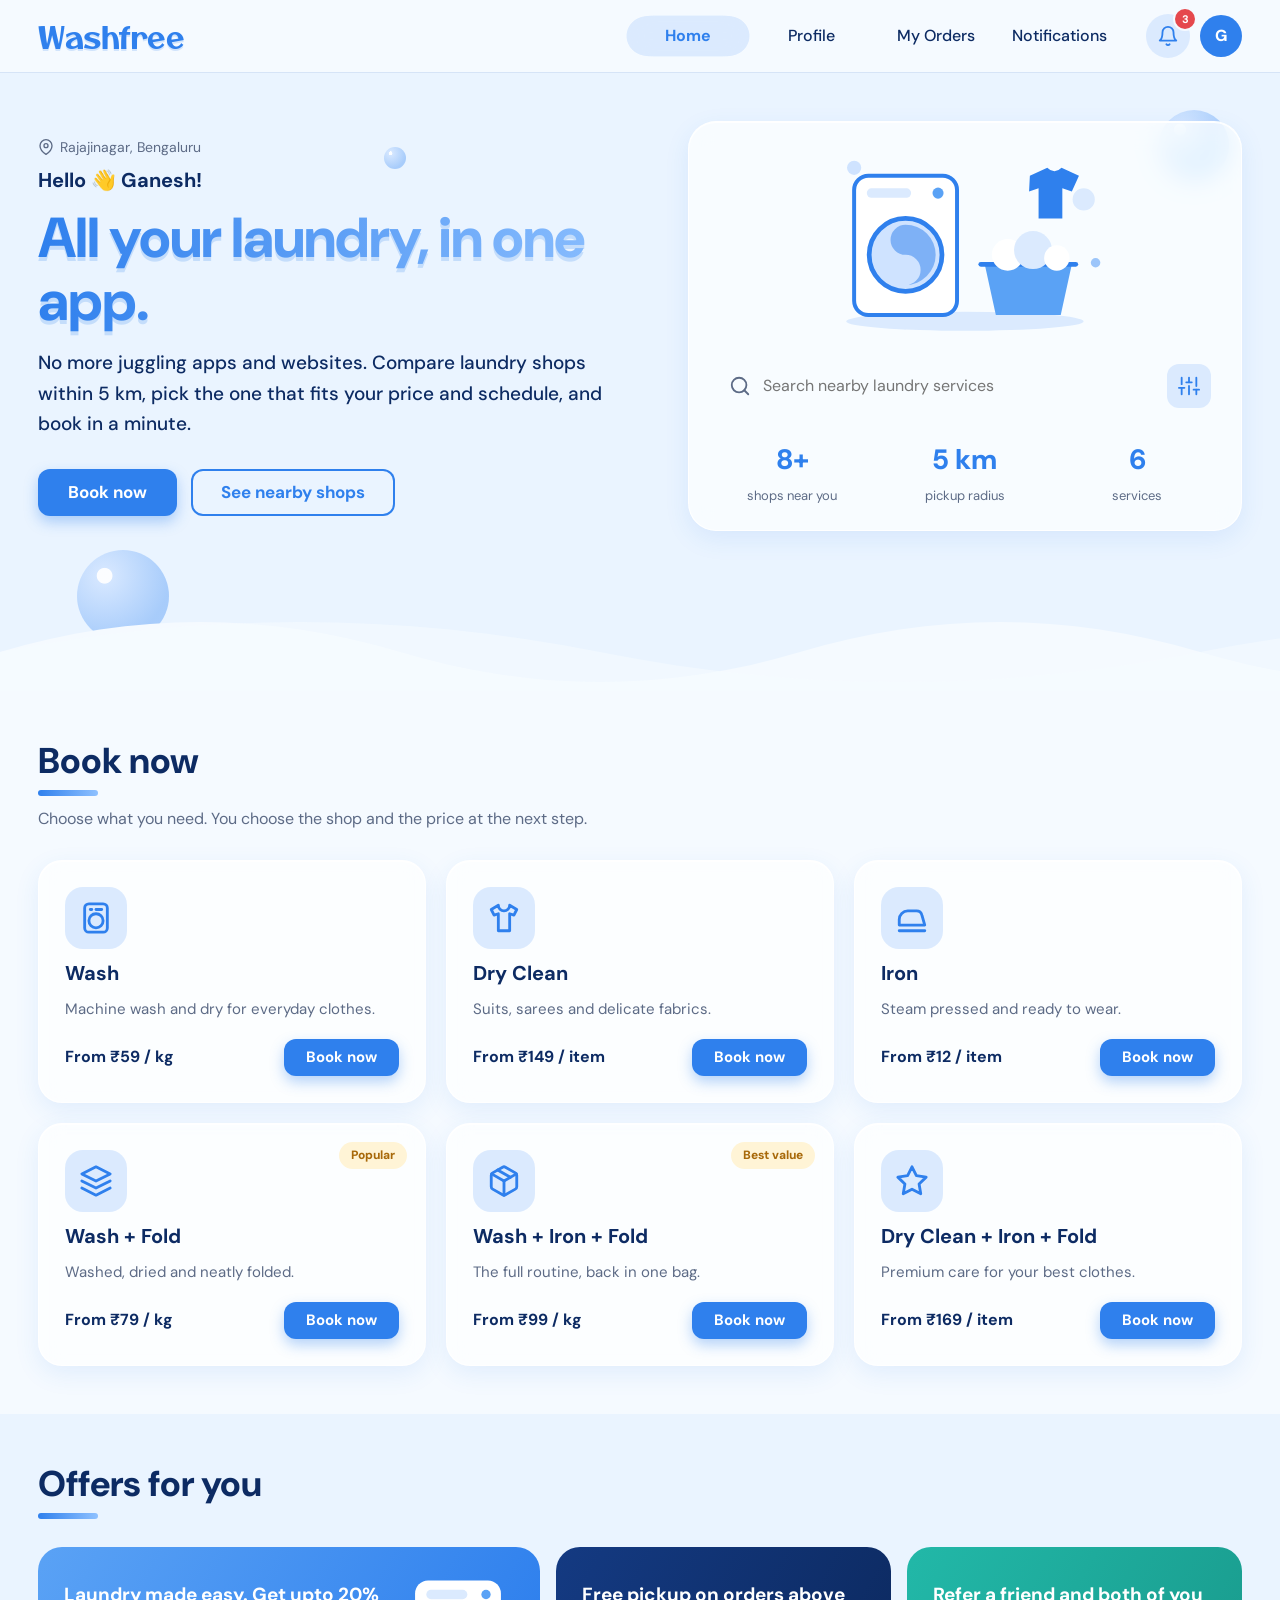
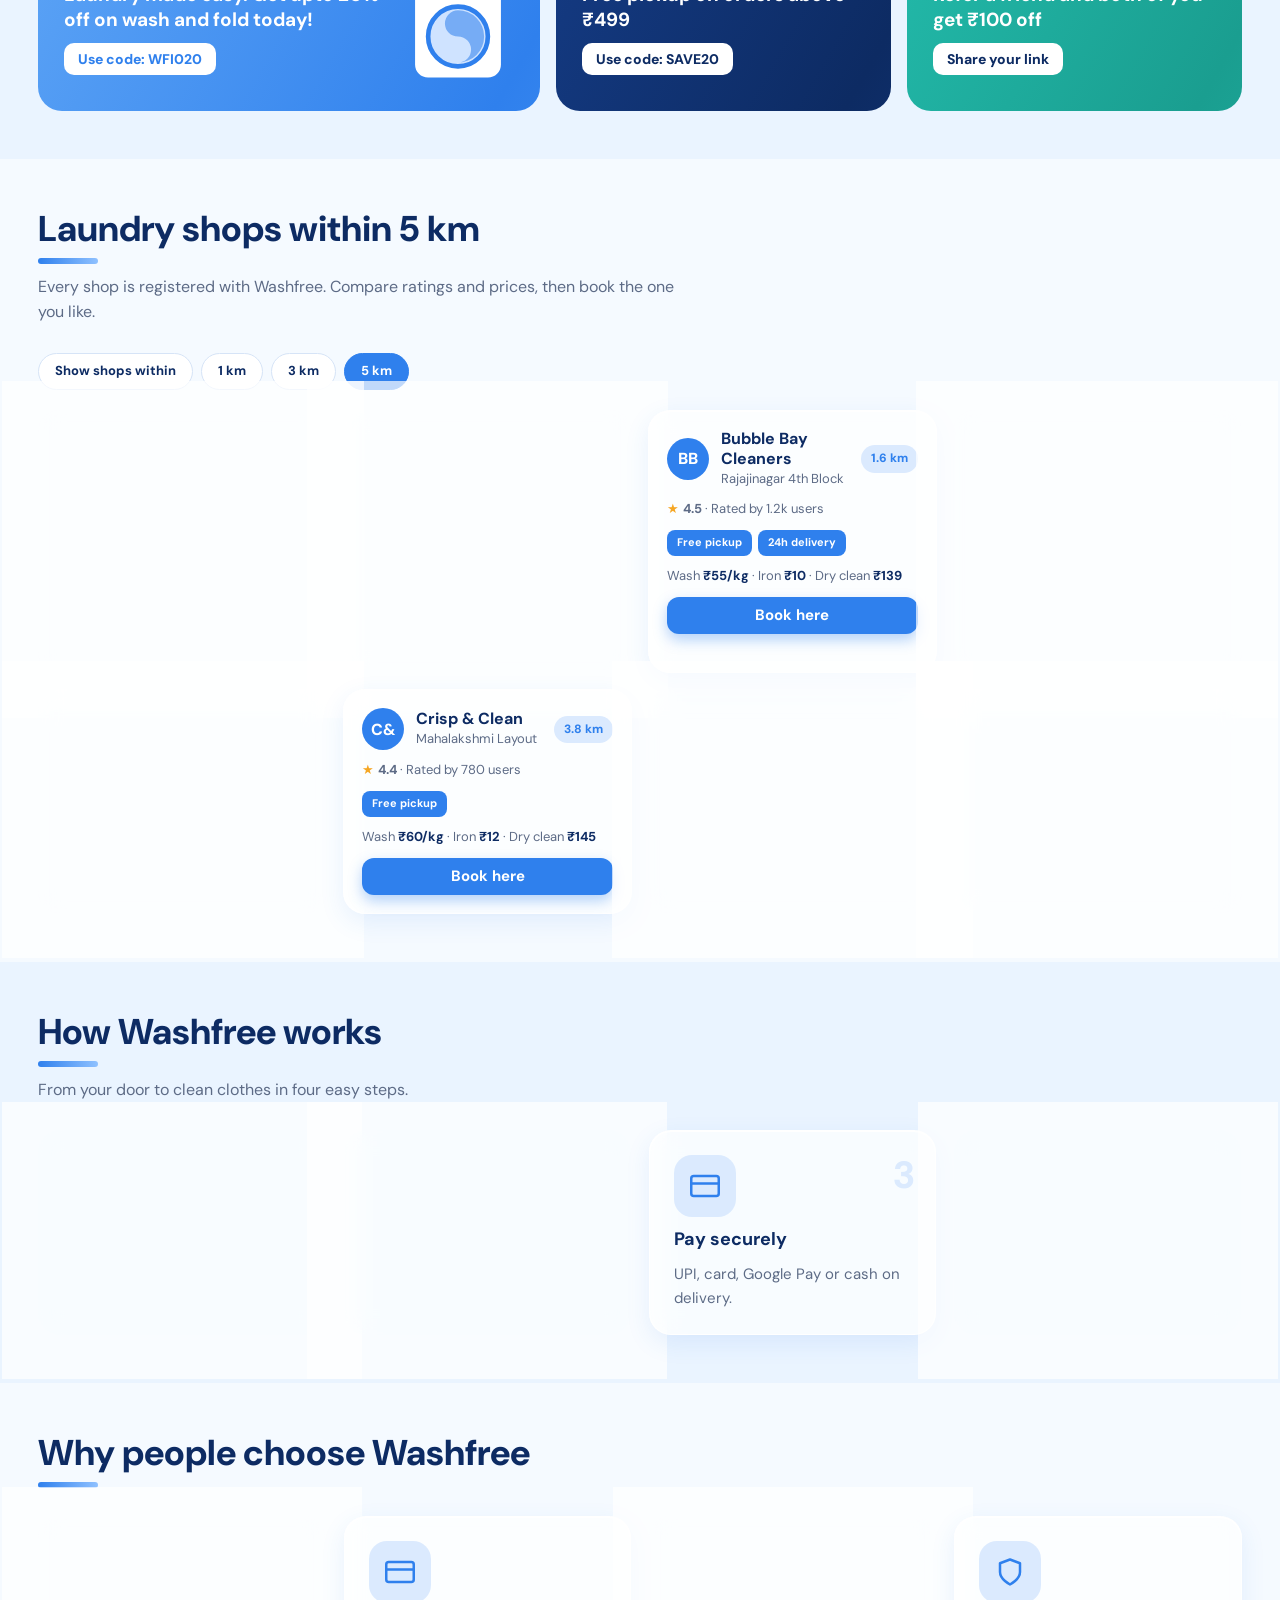
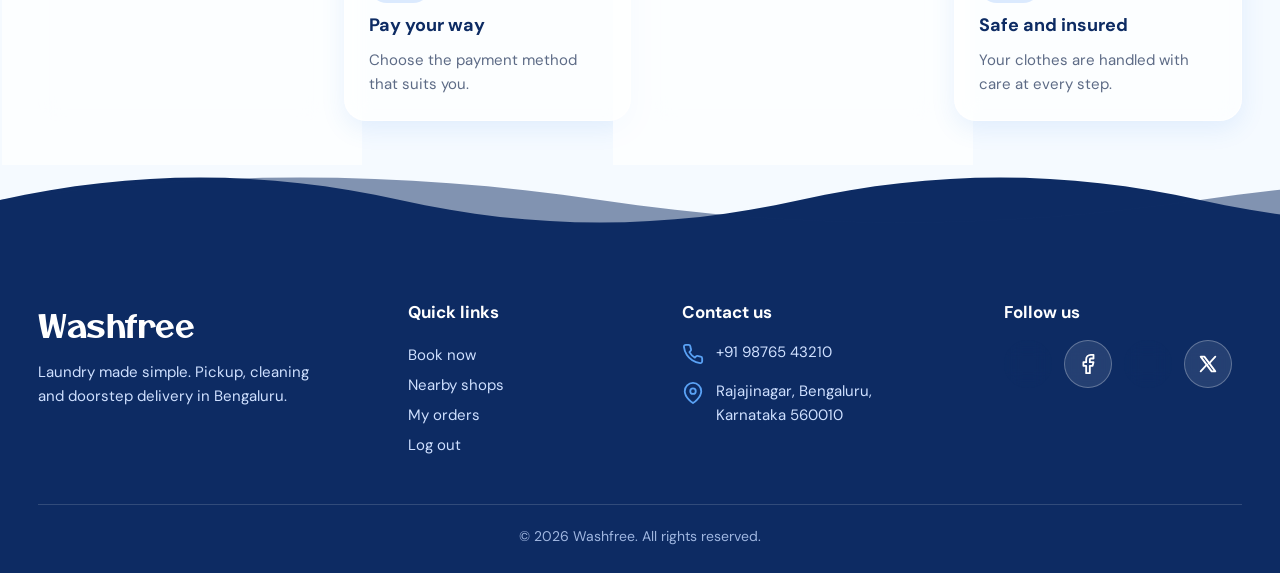
==== Home.html @ aee54080 "Clean project root commit" ====
<!DOCTYPE html>
<html lang="en">
<head>
<meta charset="UTF-8"><meta name="viewport" content="width=device-width, initial-scale=1.0">
<title>Home – Washfree</title>
<link rel="preconnect" href="https://fonts.googleapis.com"><link href="https://fonts.googleapis.com/css2?family=DM+Sans:wght@400;500;700;800&family=Otomanopee+One&display=swap" rel="stylesheet">
<link rel="stylesheet" href="style.css">
<script src="theme.js"></script>
</head>
<body>
<svg class="goo-defs" width="0" height="0" aria-hidden="true" focusable="false"><defs><filter id="goo"><feGaussianBlur in="SourceGraphic" stdDeviation="7" result="b"/><feColorMatrix in="b" mode="matrix" values="1 0 0 0 0  0 1 0 0 0  0 0 1 0 0  0 0 0 20 -9"/></filter></defs></svg>
<div class="bubbles" aria-hidden="true"><span style="--x:4.2%;--s:18px;--d:32s;--delay:-1s;--sway:19px;--p:2"></span><span style="--x:8.7%;--s:14px;--d:19s;--delay:-11s;--sway:19px;--p:0.9"></span><span style="--x:20.3%;--s:32px;--d:23s;--delay:0s;--sway:-25px;--p:0.5"></span><span style="--x:26.2%;--s:24px;--d:21s;--delay:-2s;--sway:-26px;--p:-0.4"></span><span style="--x:34.2%;--s:10px;--d:22s;--delay:-6s;--sway:-17px;--p:0.5"></span><span style="--x:43.8%;--s:14px;--d:33s;--delay:-13s;--sway:-18px;--p:0.9"></span><span style="--x:52.0%;--s:18px;--d:29s;--delay:-5s;--sway:-20px;--p:-0.8"></span><span style="--x:60.5%;--s:32px;--d:34s;--delay:0s;--sway:14px;--p:0.5"></span><span style="--x:69.0%;--s:18px;--d:31s;--delay:-20s;--sway:-27px;--p:0.9"></span><span style="--x:79.7%;--s:10px;--d:24s;--delay:0s;--sway:24px;--p:-0.8"></span><span style="--x:87.0%;--s:24px;--d:27s;--delay:-12s;--sway:-26px;--p:-0.8"></span><span style="--x:96.4%;--s:32px;--d:22s;--delay:-3s;--sway:-26px;--p:0.5"></span></div>
<header class="navbar app-bar"><div class="wrap">
  <a href="home.html" class="logo">Washfree</a>
  <nav class="nav-links" data-i="0" aria-label="Main"><span class="pill-track" aria-hidden="true"><i class="p1"></i><i class="p2"></i></span>
    <a href="home.html" class="on">Home</a><a href="profile.html">Profile</a><a href="orders.html">My Orders</a><a href="notifications.html">Notifications</a>
  </nav>
  <div class="nav-cta"><a href="notifications.html" class="bell" aria-label="Notifications"><svg viewBox="0 0 24 24" width="22" height="22" fill="none" stroke="currentColor" stroke-width="2" stroke-linecap="round" stroke-linejoin="round" aria-hidden="true"><path d="M18 8A6 6 0 0 0 6 8c0 7-3 9-3 9h18s-3-2-3-9"/><path d="M13.73 21a2 2 0 0 1-3.46 0"/></svg><i class="badge">3</i></a><a href="profile.html" class="avatar" style="background:var(--blue)" aria-label="Profile">G</a></div>
</div></header>

<main>
<div class="hero home-hero" id="home">
  <span class="bubble b1"></span><span class="bubble b3"></span><span class="bubble b5"></span>
  <div class="wrap">
    <div>
      <p class="loc"><svg viewBox="0 0 24 24" width="16" height="16" fill="none" stroke="currentColor" stroke-width="2" stroke-linecap="round" stroke-linejoin="round" aria-hidden="true"><path d="M21 10c0 7-9 13-9 13s-9-6-9-13a9 9 0 0 1 18 0z"/><circle cx="12" cy="10" r="3"/></svg> Rajajinagar, Bengaluru</p>
      <p class="hi">Hello 👋 Ganesh!</p>
      <h1>All your laundry, in one app.</h1>
      <p class="lead">No more juggling apps and websites. Compare laundry shops within 5 km, pick the one that fits your price and schedule, and book in a minute.</p>
      <div class="hero-actions"><a href="#book" class="btn">Book now</a><a href="#shops" class="btn btn-line">See nearby shops</a></div>
    </div>
    <div class="hero-card glass"><div class="art-plain"><svg class="ill" viewBox="0 0 360 240" aria-hidden="true"><ellipse cx="180" cy="224" rx="150" ry="12" fill="#dbeafe"/>
<rect x="40" y="40" width="130" height="176" rx="18" fill="#fff" stroke="#2f80ed" stroke-width="5"/><rect x="56" y="56" width="56" height="12" rx="6" fill="#dbeafe"/><circle cx="146" cy="62" r="7" fill="#5aa2f5"/>
<circle cx="105" cy="140" r="46" fill="#cfe3ff" stroke="#2f80ed" stroke-width="6"/><g class="drum"><path d="M105 102a38 38 0 0 1 0 76a19 19 0 0 0 0-38a19 19 0 0 1 0-38z" fill="#2f80ed" opacity=".5"/></g>
<path d="M205 152h110l-14 64h-82z" fill="#5aa2f5"/><path d="M200 152h120" stroke="#2f80ed" stroke-width="6" stroke-linecap="round"/>
<circle cx="234" cy="140" r="20" fill="#fff"/><circle cx="266" cy="134" r="24" fill="#dbeafe"/><circle cx="296" cy="144" r="16" fill="#fff"/>
<path d="M262 40l22-10q9 9 18 0l22 10-9 20-12-4v38h-30V56l-12 4z" fill="#2f80ed"/><circle cx="40" cy="30" r="9" fill="#cfe3ff"/><circle cx="330" cy="70" r="14" fill="#dbeafe"/><circle cx="345" cy="150" r="6" fill="#9cc5fa"/></svg></div>
      <div class="search"><svg viewBox="0 0 24 24" width="22" height="22" fill="none" stroke="currentColor" stroke-width="2" stroke-linecap="round" stroke-linejoin="round" aria-hidden="true"><circle cx="11" cy="11" r="8"/><line x1="21" y1="21" x2="16.65" y2="16.65"/></svg><input type="search" placeholder="Search nearby laundry services" aria-label="Search nearby laundry services"><a href="#filters" class="sbtn" aria-label="Search and filters"><svg viewBox="0 0 24 24" width="22" height="22" fill="none" stroke="currentColor" stroke-width="2" stroke-linecap="round" stroke-linejoin="round" aria-hidden="true"><line x1="4" y1="21" x2="4" y2="14"/><line x1="4" y1="10" x2="4" y2="3"/><line x1="12" y1="21" x2="12" y2="12"/><line x1="12" y1="8" x2="12" y2="3"/><line x1="20" y1="21" x2="20" y2="16"/><line x1="20" y1="12" x2="20" y2="3"/><line x1="1" y1="14" x2="7" y2="14"/><line x1="9" y1="8" x2="15" y2="8"/><line x1="17" y1="16" x2="23" y2="16"/></svg></a></div>
      <div class="stats"><div><b>8+</b><span>shops near you</span></div><div><b>5 km</b><span>pickup radius</span></div><div><b>6</b><span>services</span></div></div>
    </div>
  </div>
</div>

<section id="book" class="band"><div class="wrap">
  <div class="head"><h2>Book now</h2><p>Choose what you need. You choose the shop and the price at the next step.</p></div>
  <div class="grid6"><article class="svc6 glass"><span class="ico"><svg viewBox="0 0 24 24" width="34" height="34" fill="none" stroke="currentColor" stroke-width="2" stroke-linecap="round" stroke-linejoin="round" aria-hidden="true"><rect x="4" y="2" width="16" height="20" rx="3"/><circle cx="12" cy="14" r="5"/><line x1="8" y1="6" x2="9" y2="6"/><line x1="12" y1="6" x2="16" y2="6"/></svg></span><h3>Wash</h3><p>Machine wash and dry for everyday clothes.</p><div class="svc6-foot"><b>From ₹59 / kg</b><a href="book.html" class="btn btn-sm">Book now</a></div></article><article class="svc6 glass"><span class="ico"><svg viewBox="0 0 24 24" width="34" height="34" fill="none" stroke="currentColor" stroke-width="2" stroke-linecap="round" stroke-linejoin="round" aria-hidden="true"><path d="M16 3l5 3-2 4-3-1v12H8V9l-3 1-2-4 5-3a4 4 0 0 0 8 0z"/></svg></span><h3>Dry Clean</h3><p>Suits, sarees and delicate fabrics.</p><div class="svc6-foot"><b>From ₹149 / item</b><a href="book.html" class="btn btn-sm">Book now</a></div></article><article class="svc6 glass"><span class="ico"><svg viewBox="0 0 24 24" width="34" height="34" fill="none" stroke="currentColor" stroke-width="2" stroke-linecap="round" stroke-linejoin="round" aria-hidden="true"><path d="M3 17h18l-2-7a4 4 0 0 0-4-3H9a6 6 0 0 0-6 6z"/><line x1="3" y1="21" x2="21" y2="21"/></svg></span><h3>Iron</h3><p>Steam pressed and ready to wear.</p><div class="svc6-foot"><b>From ₹12 / item</b><a href="book.html" class="btn btn-sm">Book now</a></div></article><article class="svc6 glass"><span class=pill>Popular</span><span class="ico"><svg viewBox="0 0 24 24" width="34" height="34" fill="none" stroke="currentColor" stroke-width="2" stroke-linecap="round" stroke-linejoin="round" aria-hidden="true"><polygon points="12 2 2 7 12 12 22 7 12 2"/><polyline points="2 17 12 22 22 17"/><polyline points="2 12 12 17 22 12"/></svg></span><h3>Wash + Fold</h3><p>Washed, dried and neatly folded.</p><div class="svc6-foot"><b>From ₹79 / kg</b><a href="book.html" class="btn btn-sm">Book now</a></div></article><article class="svc6 glass"><span class=pill>Best value</span><span class="ico"><svg viewBox="0 0 24 24" width="34" height="34" fill="none" stroke="currentColor" stroke-width="2" stroke-linecap="round" stroke-linejoin="round" aria-hidden="true"><line x1="16.5" y1="9.4" x2="7.5" y2="4.21"/><path d="M21 16V8a2 2 0 0 0-1-1.73l-7-4a2 2 0 0 0-2 0l-7 4A2 2 0 0 0 3 8v8a2 2 0 0 0 1 1.73l7 4a2 2 0 0 0 2 0l7-4A2 2 0 0 0 21 16z"/><polyline points="3.27 6.96 12 12.01 20.73 6.96"/><line x1="12" y1="22.08" x2="12" y2="12"/></svg></span><h3>Wash + Iron + Fold</h3><p>The full routine, back in one bag.</p><div class="svc6-foot"><b>From ₹99 / kg</b><a href="book.html" class="btn btn-sm">Book now</a></div></article><article class="svc6 glass"><span class="ico"><svg viewBox="0 0 24 24" width="34" height="34" fill="none" stroke="currentColor" stroke-width="2" stroke-linecap="round" stroke-linejoin="round" aria-hidden="true"><polygon points="12 2 15.09 8.26 22 9.27 17 14.14 18.18 21.02 12 17.77 5.82 21.02 7 14.14 2 9.27 8.91 8.26 12 2"/></svg></span><h3>Dry Clean + Iron + Fold</h3><p>Premium care for your best clothes.</p><div class="svc6-foot"><b>From ₹169 / item</b><a href="book.html" class="btn btn-sm">Book now</a></div></article></div>
</div></section>

<section class="band alt-bg" id="offers"><div class="wrap">
  <div class="head"><h2>Offers for you</h2></div>
  <div class="offers">
    <div class="banner"><div><p>Laundry made easy. Get upto 20% off on wash and fold today!</p><span class="code">Use code: WFI020</span></div>
      <svg class="machine" viewBox="0 0 120 120" aria-hidden="true"><rect x="14" y="8" width="92" height="104" rx="14" fill="#fff"/><rect x="26" y="18" width="44" height="10" rx="5" fill="#dbeafe"/><circle cx="90" cy="23" r="5" fill="#5aa2f5"/><circle cx="60" cy="68" r="32" fill="#cfe3ff" stroke="#2f80ed" stroke-width="5"/><g class="drum"><path d="M60 40a28 28 0 0 1 0 56a14 14 0 0 0 0-28a14 14 0 0 1 0-28z" fill="#2f80ed" opacity=".55"/></g></svg></div>
    <div class="banner navy"><div><p>Free pickup on orders above ₹499</p><span class="code">Use code: SAVE20</span></div></div>
    <div class="banner teal"><div><p>Refer a friend and both of you get ₹100 off</p><span class="code">Share your link</span></div></div>
  </div>
</div></section>

<section id="shops" class="band"><div class="wrap">
  <div class="head"><h2>Laundry shops within 5 km</h2><p>Every shop is registered with Washfree. Compare ratings and prices, then book the one you like.</p></div>
  <div class="rad-wrap">
    <div class="chips radius"><span class="meta">Show shops within</span>
      <label><input type="radio" name="rad" id="r1"><span>1 km</span></label>
      <label><input type="radio" name="rad" id="r3"><span>3 km</span></label>
      <label><input type="radio" name="rad" id="r5" checked><span>5 km</span></label></div>
    <div class="shops"><article class="shop glass d5 d3 d1"><div class="shop-top"><span class="avatar" style="background:var(--blue)">FF</span><div><h3>Fresh Fold Laundry</h3><p class="meta">Rajajinagar 1st Block</p></div><span class="km">0.8 km</span></div><p class="meta"><span class="stars">★</span> <b>4.6</b> · Rated by 1.8k users</p><div class="tags"><span class=tag>Free pickup</span><span class=tag>24h delivery</span></div><p class="prices">Wash <b>₹59/kg</b> · Iron <b>₹12</b> · Dry clean <b>₹149</b></p><a href="book.html" class="btn btn-sm">Book here</a></article><article class="shop glass d5 d3 d1"><div class="shop-top"><span class="avatar" style="background:var(--blue)">SL</span><div><h3>Sunrise Laundromat</h3><p class="meta">Rajajinagar 2nd Block</p></div><span class="km">0.9 km</span></div><p class="meta"><span class="stars">★</span> <b>4.4</b> · Rated by 860 users</p><div class="tags"><span class=tag>Free pickup</span></div><p class="prices">Wash <b>₹57/kg</b> · Iron <b>₹11</b> · Dry clean <b>₹139</b></p><a href="book.html" class="btn btn-sm">Book here</a></article><article class="shop glass d5 d3"><div class="shop-top"><span class="avatar" style="background:var(--blue)">BB</span><div><h3>Bubble Bay Cleaners</h3><p class="meta">Rajajinagar 4th Block</p></div><span class="km">1.6 km</span></div><p class="meta"><span class="stars">★</span> <b>4.5</b> · Rated by 1.2k users</p><div class="tags"><span class=tag>Free pickup</span><span class=tag>24h delivery</span></div><p class="prices">Wash <b>₹55/kg</b> · Iron <b>₹10</b> · Dry clean <b>₹139</b></p><a href="book.html" class="btn btn-sm">Book here</a></article><article class="shop glass d5 d3"><div class="shop-top"><span class="avatar" style="background:var(--blue)">SD</span><div><h3>Sparkle Dry Cleaners</h3><p class="meta">Basaveshwaranagar</p></div><span class="km">2.4 km</span></div><p class="meta"><span class="stars">★</span> <b>4.7</b> · Rated by 2.3k users</p><div class="tags"><span class=tag>Express 6h</span></div><p class="prices">Wash <b>₹65/kg</b> · Iron <b>₹15</b> · Dry clean <b>₹159</b></p><a href="book.html" class="btn btn-sm">Book here</a></article><article class="shop glass d5"><div class="shop-top"><span class="avatar" style="background:var(--blue)">DE</span><div><h3>Dhobi Express</h3><p class="meta">Malleswaram</p></div><span class="km">3.1 km</span></div><p class="meta"><span class="stars">★</span> <b>4.3</b> · Rated by 950 users</p><div class="tags"><span class=tag>Budget pick</span></div><p class="prices">Wash <b>₹52/kg</b> · Iron <b>₹10</b> · Dry clean <b>₹129</b></p><a href="book.html" class="btn btn-sm">Book here</a></article><article class="shop glass d5"><div class="shop-top"><span class="avatar" style="background:var(--blue)">C&</span><div><h3>Crisp & Clean</h3><p class="meta">Mahalakshmi Layout</p></div><span class="km">3.8 km</span></div><p class="meta"><span class="stars">★</span> <b>4.4</b> · Rated by 780 users</p><div class="tags"><span class=tag>Free pickup</span></div><p class="prices">Wash <b>₹60/kg</b> · Iron <b>₹12</b> · Dry clean <b>₹145</b></p><a href="book.html" class="btn btn-sm">Book here</a></article><article class="shop glass d5"><div class="shop-top"><span class="avatar" style="background:var(--blue)">UP</span><div><h3>Urban Press</h3><p class="meta">Yeshwanthpur</p></div><span class="km">4.4 km</span></div><p class="meta"><span class="stars">★</span> <b>4.2</b> · Rated by 640 users</p><div class="tags"><span class=tag>24h delivery</span></div><p class="prices">Wash <b>₹58/kg</b> · Iron <b>₹11</b> · Dry clean <b>₹135</b></p><a href="book.html" class="btn btn-sm">Book here</a></article><article class="shop glass d5"><div class="shop-top"><span class="avatar" style="background:var(--blue)">WH</span><div><h3>Wash Hub</h3><p class="meta">Vijayanagar</p></div><span class="km">4.9 km</span></div><p class="meta"><span class="stars">★</span> <b>4.5</b> · Rated by 1.5k users</p><div class="tags"><span class=tag>Free pickup</span><span class=tag>Express 6h</span></div><p class="prices">Wash <b>₹62/kg</b> · Iron <b>₹13</b> · Dry clean <b>₹149</b></p><a href="book.html" class="btn btn-sm">Book here</a></article></div>
  </div>
</div></section>

<section class="band alt-bg"><div class="wrap"><div class="head"><h2>How Washfree works</h2><p>From your door to clean clothes in four easy steps.</p></div><div class="how4"><div class="how glass"><span class="n">1</span><span class="ico"><svg viewBox="0 0 24 24" width="30" height="30" fill="none" stroke="currentColor" stroke-width="2" stroke-linecap="round" stroke-linejoin="round" aria-hidden="true"><rect x="4" y="2" width="16" height="20" rx="3"/><circle cx="12" cy="14" r="5"/><line x1="8" y1="6" x2="9" y2="6"/><line x1="12" y1="6" x2="16" y2="6"/></svg></span><h3>Choose a service</h3><p>Wash, dry clean, iron or a combo.</p></div><div class="how glass"><span class="n">2</span><span class="ico"><svg viewBox="0 0 24 24" width="30" height="30" fill="none" stroke="currentColor" stroke-width="2" stroke-linecap="round" stroke-linejoin="round" aria-hidden="true"><path d="M21 10c0 7-9 13-9 13s-9-6-9-13a9 9 0 0 1 18 0z"/><circle cx="12" cy="10" r="3"/></svg></span><h3>Pick a shop</h3><p>Compare shops within 5 km by price and rating.</p></div><div class="how glass"><span class="n">3</span><span class="ico"><svg viewBox="0 0 24 24" width="30" height="30" fill="none" stroke="currentColor" stroke-width="2" stroke-linecap="round" stroke-linejoin="round" aria-hidden="true"><rect x="1" y="4" width="22" height="16" rx="2" ry="2"/><line x1="1" y1="10" x2="23" y2="10"/></svg></span><h3>Pay securely</h3><p>UPI, card, Google Pay or cash on delivery.</p></div><div class="how glass"><span class="n">4</span><span class="ico"><svg viewBox="0 0 24 24" width="30" height="30" fill="none" stroke="currentColor" stroke-width="2" stroke-linecap="round" stroke-linejoin="round" aria-hidden="true"><rect x="1" y="3" width="15" height="13"/><polygon points="16 8 20 8 23 11 23 16 16 16 16 8"/><circle cx="5.5" cy="18.5" r="2.5"/><circle cx="18.5" cy="18.5" r="2.5"/></svg></span><h3>We pick up and deliver</h3><p>Track your order live until it’s at your door.</p></div></div></div></section>
<section class="band"><div class="wrap"><div class="head"><h2>Why people choose Washfree</h2></div><div class="how4"><div class="why glass"><span class="ico"><svg viewBox="0 0 24 24" width="30" height="30" fill="none" stroke="currentColor" stroke-width="2" stroke-linecap="round" stroke-linejoin="round" aria-hidden="true"><polygon points="12 2 2 7 12 12 22 7 12 2"/><polyline points="2 17 12 22 22 17"/><polyline points="2 12 12 17 22 12"/></svg></span><h3>One app, many shops</h3><p>No more switching between laundry apps and websites.</p></div><div class="why glass"><span class="ico"><svg viewBox="0 0 24 24" width="30" height="30" fill="none" stroke="currentColor" stroke-width="2" stroke-linecap="round" stroke-linejoin="round" aria-hidden="true"><rect x="1" y="4" width="22" height="16" rx="2" ry="2"/><line x1="1" y1="10" x2="23" y2="10"/></svg></span><h3>Pay your way</h3><p>Choose the payment method that suits you.</p></div><div class="why glass"><span class="ico"><svg viewBox="0 0 24 24" width="30" height="30" fill="none" stroke="currentColor" stroke-width="2" stroke-linecap="round" stroke-linejoin="round" aria-hidden="true"><circle cx="12" cy="12" r="10"/><polyline points="12 6 12 12 16 14"/></svg></span><h3>Fits your schedule</h3><p>Pick the pickup date and time that works for you.</p></div><div class="why glass"><span class="ico"><svg viewBox="0 0 24 24" width="30" height="30" fill="none" stroke="currentColor" stroke-width="2" stroke-linecap="round" stroke-linejoin="round" aria-hidden="true"><path d="M12 22s8-4 8-10V5l-8-3-8 3v7c0 6 8 10 8 10z"/></svg></span><h3>Safe and insured</h3><p>Your clothes are handled with care at every step.</p></div></div></div></section>
</main>

<footer class="site-footer">
  <div class="wrap foot-grid">
    <div>
      <a href="index.html" class="logo">Washfree</a>
      <p class="foot-text">Laundry made simple. Pickup, cleaning and doorstep delivery in Bengaluru.</p>
    </div>
    <div>
      <h3>Quick links</h3>
      <a class="foot-link" href="#book">Book now</a>
      <a class="foot-link" href="#shops">Nearby shops</a>
      <a class="foot-link" href="orders.html">My orders</a>
      <a class="foot-link" href="index.html">Log out</a>
    </div>
    <div>
      <h3>Contact us</h3>
      <a class="foot-line" href="tel:+919876543210"><svg viewBox="0 0 24 24" width="22" height="22" fill="none" stroke="currentColor" stroke-width="2" stroke-linecap="round" stroke-linejoin="round" aria-hidden="true"><path d="M22 16.92v3a2 2 0 0 1-2.18 2 19.79 19.79 0 0 1-8.63-3.07 19.5 19.5 0 0 1-6-6 19.79 19.79 0 0 1-3.07-8.67A2 2 0 0 1 4.11 2h3a2 2 0 0 1 2 1.72 12.84 12.84 0 0 0 .7 2.81 2 2 0 0 1-.45 2.11L8.09 9.91a16 16 0 0 0 6 6l1.27-1.27a2 2 0 0 1 2.11-.45 12.84 12.84 0 0 0 2.81.7A2 2 0 0 1 22 16.92z"/></svg><span>+91 98765 43210</span></a>
      <address class="foot-line"><svg viewBox="0 0 24 24" width="22" height="22" fill="none" stroke="currentColor" stroke-width="2" stroke-linecap="round" stroke-linejoin="round" aria-hidden="true"><path d="M21 10c0 7-9 13-9 13s-9-6-9-13a9 9 0 0 1 18 0z"/><circle cx="12" cy="10" r="3"/></svg><span>Rajajinagar, Bengaluru,<br>Karnataka 560010</span></address>
    </div>
    <div>
      <h3>Follow us</h3>
      <div class="icons">
        <a href="#" aria-label="Instagram"><svg viewBox="0 0 24 24" width="22" height="22" fill="none" stroke="currentColor" stroke-width="2" stroke-linecap="round" stroke-linejoin="round" aria-hidden="true"><rect x="2" y="2" width="20" height="20" rx="5" ry="5"/><path d="M16 11.37A4 4 0 1 1 12.63 8 4 4 0 0 1 16 11.37z"/><line x1="17.5" y1="6.5" x2="17.51" y2="6.5"/></svg></a>
        <a href="#" aria-label="Facebook"><svg viewBox="0 0 24 24" width="22" height="22" fill="none" stroke="currentColor" stroke-width="2" stroke-linecap="round" stroke-linejoin="round" aria-hidden="true"><path d="M18 2h-3a5 5 0 0 0-5 5v3H7v4h3v8h4v-8h3l1-4h-4V7a1 1 0 0 1 1-1h3z"/></svg></a>
        <a href="#" aria-label="Twitter"><svg viewBox="0 0 24 24" width="22" height="22" fill="none" stroke="currentColor" stroke-width="2" stroke-linecap="round" stroke-linejoin="round" aria-hidden="true"><path d="M23 3a10.9 10.9 0 0 1-3.14 1.53 4.48 4.48 0 0 0-7.86 3v1A10.66 10.66 0 0 1 3 4s-4 9 5 13a11.64 11.64 0 0 1-7 2c9 5 20 0 20-11.5a4.5 4.5 0 0 0-.08-.83A7.72 7.72 0 0 0 23 3z"/></svg></a>
        <a href="#" aria-label="X"><svg viewBox="0 0 24 24" width="22" height="22" fill="none" stroke="currentColor" stroke-width="2" stroke-linecap="round" stroke-linejoin="round" aria-hidden="true"><path d="M4 4h4l12 16h-4z"/><path d="M20 4l-7 7.5M4 20l7-7.5"/></svg></a>
      </div>
    </div>
  </div>
  <p class="copy">© 2026 Washfree. All rights reserved.</p>
</footer>

<nav class="tabbar" data-i="0" aria-label="App"><span class="pill-track" aria-hidden="true"><i class="p1"></i></span>
  <a href="home.html" class="on" aria-label="Home"><svg viewBox="0 0 24 24" width="22" height="22" fill="none" stroke="currentColor" stroke-width="2" stroke-linecap="round" stroke-linejoin="round" aria-hidden="true"><path d="M3 9l9-7 9 7v11a2 2 0 0 1-2 2H5a2 2 0 0 1-2-2z"/><polyline points="9 22 9 12 15 12 15 22"/></svg></a>
  <a href="orders.html" aria-label="My orders"><svg viewBox="0 0 24 24" width="22" height="22" fill="none" stroke="currentColor" stroke-width="2" stroke-linecap="round" stroke-linejoin="round" aria-hidden="true"><line x1="8" y1="6" x2="21" y2="6"/><line x1="8" y1="12" x2="21" y2="12"/><line x1="8" y1="18" x2="21" y2="18"/><line x1="3" y1="6" x2="3.01" y2="6"/><line x1="3" y1="12" x2="3.01" y2="12"/><line x1="3" y1="18" x2="3.01" y2="18"/></svg></a>
  <a href="notifications.html" aria-label="Notifications"><svg viewBox="0 0 24 24" width="22" height="22" fill="none" stroke="currentColor" stroke-width="2" stroke-linecap="round" stroke-linejoin="round" aria-hidden="true"><path d="M18 8A6 6 0 0 0 6 8c0 7-3 9-3 9h18s-3-2-3-9"/><path d="M13.73 21a2 2 0 0 1-3.46 0"/></svg></a>
  <a href="profile.html" aria-label="Profile"><svg viewBox="0 0 24 24" width="22" height="22" fill="none" stroke="currentColor" stroke-width="2" stroke-linecap="round" stroke-linejoin="round" aria-hidden="true"><path d="M20 21v-2a4 4 0 0 0-4-4H8a4 4 0 0 0-4 4v2"/><circle cx="12" cy="7" r="4"/></svg></a>
</nav>



<div class="modal" id="filters"><a href="#" class="modal-bg" aria-label="Close"></a>
 <div class="modal-box" role="dialog" aria-label="Search and Filters"><a href="#" class="modal-x" aria-label="Close">✕</a>
  <h3>Search and Filters</h3><p>Find the right laundry for you</p>
  <h4 class="fh">Distance</h4>
  <div class="chips"><label><input type="radio" name="km" checked><span>1 km</span></label><label><input type="radio" name="km"><span>2 km</span></label><label><input type="radio" name="km"><span>3 km</span></label><label><input type="radio" name="km"><span>4 km</span></label></div>
  <h4 class="fh">Service Type</h4>
  <div class="chips"><label><input type="checkbox" checked><span>Washing</span></label><label><input type="checkbox" checked><span>Ironing</span></label><label><input type="checkbox" checked><span>Dry Clean</span></label><label><input type="checkbox"><span>Wash + Fold</span></label></div>
  <h4 class="fh">Ratings</h4>
  <div class="chips"><label><input type="radio" name="r"><span>★ &amp; up</span></label><label><input type="radio" name="r"><span>★★★ &amp; up</span></label><label><input type="radio" name="r" checked><span>★★★★ &amp; up</span></label></div>
  <h4 class="fh">Price Range</h4>
  <div class="two"><select aria-label="Min price"><option>Min Price</option><option>₹50</option><option>₹100</option></select><select aria-label="Max price"><option>Max Price</option><option>₹200</option><option>₹500</option></select></div>
  <a href="#" class="btn" style="width:100%;margin-top:18px;text-align:center">Apply filters</a></div></div>
</body>
</html>
---- style.css ----
:root{--blue:#2f80ed;--blue-2:#5aa2f5;--navy:#0d2b63;--ink:#1b2a4a;--muted:#5d6b86;--sky:#eaf4ff;--page:#f5faff;--chip:#dbeafe;--line:#d6e4f7;--ok:#2e9e5b}
*{margin:0;padding:0;box-sizing:border-box}
html{scroll-behavior:smooth}
body{font-family:"DM Sans","Segoe UI",Arial,sans-serif;color:var(--ink);background:var(--page);line-height:1.6}
img{max-width:100%;display:block}a{color:inherit;text-decoration:none}
:focus-visible{outline:3px solid var(--blue);outline-offset:3px;border-radius:8px}
.wrap{width:min(1280px,94vw);margin:0 auto}

.navbar{position:sticky;top:0;z-index:20;background:rgba(245,250,255,.94);backdrop-filter:blur(8px);border-bottom:1px solid var(--line)}
.navbar .wrap{display:flex;align-items:center;justify-content:space-between;height:72px;gap:24px}
.logo{font-size:30px;font-weight:800;color:var(--blue);letter-spacing:-.5px;text-shadow:0 2px 0 rgba(47,128,237,.18)}
.nav-links{display:flex;gap:32px;font-weight:500;color:var(--navy)}
.nav-links a:hover{color:var(--blue)}
.nav-cta{display:flex;gap:10px}

.btn{display:inline-block;padding:15px 30px;background:var(--blue);color:#fff;font-size:17px;font-weight:700;line-height:1;font-family:inherit;border:0;border-radius:12px;cursor:pointer;box-shadow:0 6px 14px rgba(47,128,237,.35)}
.btn:hover{background:#1f6fd9}
.btn-light{background:var(--blue-2)}
.btn-line{background:transparent;color:var(--blue);box-shadow:inset 0 0 0 2px var(--blue)}
.btn-line:hover{background:var(--chip)}
.btn-sm{padding:11px 22px;font-size:15px}

/* hero */
.hero{position:relative;overflow:hidden;background:var(--sky)}
.hero .wrap{display:grid;grid-template-columns:1.1fr 1fr;align-items:center;gap:40px;min-height:calc(100vh - 72px);padding:56px 0}
.hero h1{font-size:clamp(54px,8vw,112px);line-height:1;font-weight:800;color:var(--blue);letter-spacing:-2px;text-shadow:0 4px 0 rgba(47,128,237,.2)}
.tagline{margin:12px 0 22px;font-size:clamp(22px,2.4vw,32px);font-weight:700;color:var(--blue)}
.hero p.lead{max-width:46ch;font-size:19px;font-weight:500;color:var(--navy);margin-bottom:30px}
.hero-actions{display:flex;gap:14px;flex-wrap:wrap}
.hero-right{position:relative;display:flex;justify-content:center;padding:30px 0}
.hero-right::before{content:"";position:absolute;width:460px;height:460px;max-width:90%;background:radial-gradient(circle,rgba(47,128,237,.55),rgba(47,128,237,0) 68%)}
.phone{position:relative;width:270px;aspect-ratio:9/18.5;background:var(--page);border:8px solid #2a2a2e;border-radius:42px;box-shadow:0 24px 50px rgba(13,43,99,.3);display:flex;flex-direction:column;align-items:center;justify-content:space-between;padding:42px 18px 20px;text-align:center}
.phone::before{content:"";position:absolute;top:10px;left:50%;transform:translateX(-50%);width:84px;height:22px;background:#111;border-radius:20px}
.phone .logo{font-size:30px}.phone img{max-height:180px;object-fit:contain}
.phone .tag{font-size:13px;font-weight:700;color:var(--blue)}
.phone .btn{width:100%;padding:12px;font-size:14px}
.bubble{position:absolute;border-radius:50%;background:radial-gradient(circle at 30% 28%,#fff 0 8%,#cfe3ff 9%,#9cc5fa 70%);opacity:.85}
.b1{width:70px;height:70px;top:6%;right:4%}.b2{width:46px;height:46px;top:24%;left:12%}.b3{width:92px;height:92px;bottom:8%;left:6%}.b4{width:34px;height:34px;bottom:30%;right:2%}.b5{width:22px;height:22px;top:12%;left:30%}

/* sections */
section{padding:64px 0}.alt-bg{background:var(--sky)}
.head{max-width:60ch;margin-bottom:28px}
.head h2{font-size:clamp(26px,2.8vw,40px);line-height:1.2;color:var(--navy);font-weight:800}
.head p{margin-top:10px;color:var(--muted)}
.services{display:grid;grid-template-columns:repeat(4,1fr);gap:20px}
.service{padding:26px;background:#fff;border:1px solid var(--line);border-radius:20px}
.service:first-child{background:var(--blue);color:#fff;border-color:var(--blue)}
.service:first-child h3,.service:first-child .price{color:#fff}
.service h3{font-size:20px;color:var(--navy);margin-bottom:6px}
.service p{font-size:15px}.price{margin-top:16px;font-weight:700;color:var(--blue)}

.track{max-width:520px;list-style:none;position:relative}
.track li{position:relative;padding:0 0 30px 62px}
.track li::before{content:"✓";position:absolute;left:0;top:0;width:42px;height:42px;border-radius:50%;background:var(--blue);color:#fff;display:grid;place-items:center;font-weight:800}
.track li::after{content:"";position:absolute;left:20px;top:42px;bottom:0;width:2px;background:#b7c2d4}
.track li:last-child{padding-bottom:0}.track li:last-child::after{display:none}
.track li:last-child::before{content:"";background:#c9cdd3}
.track h3{font-size:18px;color:var(--navy)}.track p{font-size:14px;color:var(--muted)}
.split{display:grid;grid-template-columns:1fr 1fr;gap:56px;align-items:start}
.feats{display:grid;gap:22px}
.feat{padding-left:18px;border-left:4px solid var(--blue)}
.feat h3{color:var(--navy);font-size:19px}.feat p{color:var(--muted);font-size:15px}

.promo{background:var(--blue);color:#fff;border-radius:28px;padding:60px 24px;text-align:center}
.promo h2{font-size:clamp(26px,2.8vw,38px)}.promo p{margin:10px 0 26px}
.promo code{background:#fff;color:var(--blue);padding:3px 12px;border-radius:8px;font-weight:800}
.promo .btn{background:#fff;color:var(--blue);box-shadow:none}
footer{padding:36px 0;border-top:1px solid var(--line);font-size:14px;color:var(--muted)}
footer .wrap{display:flex;justify-content:space-between;flex-wrap:wrap;gap:14px}

/* auth + forms */
.auth{display:grid;grid-template-columns:1fr 1fr;min-height:100vh}
.auth-side{display:flex;flex-direction:column;justify-content:center;padding:5vw;background:var(--sky);position:relative;overflow:hidden}
.auth-side h1{font-size:clamp(28px,3vw,44px);line-height:1.2;color:var(--navy);margin:22px 0 12px}
.auth-side img{max-height:38vh;object-fit:contain;margin-top:28px}
.auth-main{display:flex;align-items:center;justify-content:center;padding:40px 6vw}
.form{width:min(440px,100%)}
.form h2{font-size:34px;color:var(--blue);font-weight:800}
.form>p{margin:6px 0 26px;color:var(--blue);font-weight:600;font-size:15px}
.field{margin-bottom:16px}
.field label{display:block;margin-bottom:6px;font-weight:700;color:var(--navy)}
.field input,.field select{width:100%;padding:14px 16px;font:inherit;border:1.5px solid #c3cbd8;border-radius:12px;background:#fff;color:var(--ink)}
.field input:focus,.field select:focus{outline:none;border-color:var(--blue);box-shadow:0 0 0 4px var(--chip)}
.row{display:flex;justify-content:space-between;align-items:center;margin:4px 0 22px;font-size:14px}
.row a,.alt a{color:var(--blue);font-weight:700}
.form .btn{width:100%}
.or{display:flex;align-items:center;gap:12px;margin:24px 0 14px;font-size:13px;color:var(--muted)}
.or::before,.or::after{content:"";flex:1;height:1px;background:var(--line)}
.social{display:flex;justify-content:center;gap:14px}
.social button{padding:11px 22px;font-size:15px;font-weight:600;font-family:inherit;border:1.5px solid var(--line);border-radius:12px;background:#fff;cursor:pointer}
.alt{margin-top:22px;text-align:center;font-size:15px}
.terms{margin-top:14px;font-size:12px;text-align:center;color:var(--muted)}

/* booking */
.book{max-width:560px;margin:48px auto 80px;background:#fff;border:1px solid var(--line);border-radius:24px;overflow:hidden}
.book-head{background:var(--blue);color:#fff;text-align:center;padding:22px;font-size:22px;font-weight:700}
.book form{padding:28px}
.cost{margin:8px 0 24px;border-top:1px solid var(--line)}
.cost div{display:flex;justify-content:space-between;padding:8px 0;color:var(--muted)}
.cost .total{font-weight:800;color:var(--navy);border-top:1px solid var(--line);margin-top:6px;padding-top:12px;font-size:18px}

@media(max-width:900px){
.nav-links{display:none}.hero .wrap,.split{grid-template-columns:1fr}.hero .wrap{min-height:0}
.services{grid-template-columns:1fr 1fr}.auth{grid-template-columns:1fr}.auth-side{display:none}}
@media(max-width:520px){section{padding:56px 0}.services{grid-template-columns:1fr}}


/* =========================================================
   ANIMATIONS  (pure CSS, no JavaScript)
   Everything below this line is motion. Delete it to remove all animation.
   ========================================================= */

/* ---------- 1. Bubbles that float up the whole site and react to scrolling ---------- */
.bubbles{position:fixed;inset:0;z-index:5;pointer-events:none;overflow:hidden}
.bubbles span{
  position:absolute;left:var(--x);bottom:-140px;width:var(--s);height:var(--s);border-radius:50%;
  background:radial-gradient(circle at 30% 28%,rgba(255,255,255,.95) 0 9%,rgba(255,255,255,.2) 10% 45%,rgba(90,162,245,.45) 100%);
  border:1px solid rgba(255,255,255,.85);
  box-shadow:inset -4px -6px 10px rgba(47,128,237,.25),0 0 10px rgba(47,128,237,.18);
  animation:bubble-rise var(--d) linear var(--delay) infinite}
/* constant rise, with a left-right wobble */
@keyframes bubble-rise{
  0%{translate:0 0;opacity:0}8%{opacity:.55}
  33%{translate:var(--sway) -40vh}
  66%{translate:calc(var(--sway) * -1) -80vh}
  92%{opacity:.55}
  100%{translate:0 -125vh;opacity:0}}
/* extra movement tied to the scroll bar: each bubble moves at its own speed (--p) */
@supports (animation-timeline:scroll()){
  .bubbles span{
    animation:bubble-rise var(--d) linear var(--delay) infinite,bubble-scroll linear both;
    animation-timeline:auto,scroll(root)}
}
@keyframes bubble-scroll{to{transform:translate(calc(var(--sway) * var(--p) * 3),calc(var(--p) * -80vh))}}
@media (max-width:600px){.bubbles span:nth-child(n+8){display:none}}

/* floating bubbles placed in hero / login side panel */
.bubble{pointer-events:none;animation:drift 7s ease-in-out infinite}
.b2{animation-duration:9s;animation-delay:-2s}
.b3{animation-duration:11s;animation-delay:-4s}
.b4{animation-duration:6s;animation-delay:-1s}
.b5{animation-duration:8s;animation-delay:-3s}
@keyframes drift{0%,100%{translate:0 0}50%{translate:14px -28px}}

/* ---------- 2. Hero: shimmering water title, floating phone, waves ---------- */
.hero h1{
  background:linear-gradient(90deg,#2f80ed,#8fc1ff,#2f80ed);background-size:200% 100%;
  -webkit-background-clip:text;background-clip:text;-webkit-text-fill-color:transparent;
  text-shadow:none;filter:drop-shadow(0 4px 0 rgba(47,128,237,.2));
  animation:shimmer 6s linear infinite}
@keyframes shimmer{to{background-position:-200% 0}}
.phone{animation:bob 5s ease-in-out infinite}
@keyframes bob{0%,100%{translate:0 0;rotate:-1deg}50%{translate:0 -16px;rotate:1deg}}
.hero-right::before{animation:glow 5s ease-in-out infinite}
@keyframes glow{0%,100%{scale:1;opacity:.9}50%{scale:1.12;opacity:1}}

/* two layers of waves along the bottom edge of the hero */
.hero{padding-bottom:70px}
.hero::after{
  content:"";position:absolute;left:0;right:0;bottom:-1px;height:80px;pointer-events:none;
  background-image:
    url("data:image/svg+xml,%3Csvg xmlns='http://www.w3.org/2000/svg' viewBox='0 0 1200 120' preserveAspectRatio='none'%3E%3Cpath d='M0 60 C200 0 400 0 600 60 S1000 120 1200 60 V120 H0Z' fill='%23f5faff' fill-opacity='.55'/%3E%3C/svg%3E"),
    url("data:image/svg+xml,%3Csvg xmlns='http://www.w3.org/2000/svg' viewBox='0 0 1200 120' preserveAspectRatio='none'%3E%3Cpath d='M0 60 C200 0 400 0 600 60 S1000 120 1200 60 V120 H0Z' fill='%23f5faff'/%3E%3C/svg%3E");
  background-size:1200px 100%,800px 100%;background-repeat:repeat-x;
  animation:waves 14s linear infinite}
@keyframes waves{from{background-position:0 0,0 0}to{background-position:1200px 0,-800px 0}}

/* ---------- 3. Liquid-glass buttons: a liquid blob fills up on hover ---------- */
.btn{position:relative;overflow:hidden;isolation:isolate;transition:transform .25s,box-shadow .25s,background .3s}
.btn::before{
  content:"";position:absolute;z-index:-1;left:-25%;top:105%;width:150%;height:260%;
  background:rgba(255,255,255,.28);border-radius:42%;
  transition:top .7s cubic-bezier(.2,.8,.2,1);animation:spin 6s linear infinite}
.btn:hover::before{top:-70%}
.btn:hover{transform:translateY(-3px);box-shadow:0 12px 26px rgba(47,128,237,.45)}
.btn:active{transform:scale(.96)}
.btn-line::before,.promo .btn::before{background:rgba(47,128,237,.18)}
@keyframes spin{to{rotate:360deg}}

/* ---------- 4. Liquid-glass cards ---------- */
.service,.feat,.book,.promo{transition:transform .4s,box-shadow .4s,border-radius .6s,background .4s}
.service{
  position:relative;overflow:hidden;background:rgba(255,255,255,.6);
  -webkit-backdrop-filter:blur(12px) saturate(1.5);backdrop-filter:blur(12px) saturate(1.5);
  border:1px solid rgba(255,255,255,.9);box-shadow:inset 0 1px 0 #fff,0 8px 24px rgba(47,128,237,.08)}
.service:first-child{background:rgba(47,128,237,.92)}
.service::after{            /* light sweep */
  content:"";position:absolute;top:0;left:-80%;width:50%;height:100%;pointer-events:none;
  background:linear-gradient(100deg,transparent,rgba(255,255,255,.65),transparent);
  transform:skewX(-20deg);transition:left .8s}
.service:hover{transform:translateY(-8px);border-radius:34px 18px 34px 18px;box-shadow:inset 0 1px 0 #fff,0 18px 36px rgba(47,128,237,.25)}
.service:hover::after{left:130%}
.feat:hover{transform:translateX(10px);border-left-width:8px}
.promo{background:linear-gradient(120deg,#2f80ed,#5aa2f5,#2f80ed);background-size:200% 100%;animation:shimmer 10s linear infinite}
.promo:hover{border-radius:48px 28px 48px 28px}

/* ---------- 5. Nav links, logo, form fields ---------- */
.nav-links{gap:6px}
.nav-links a{padding:8px 16px;border-radius:999px;transition:background .3s,box-shadow .3s,color .3s}
.nav-links a:hover{background:rgba(255,255,255,.7);box-shadow:inset 0 1px 0 #fff,0 4px 14px rgba(47,128,237,.2)}
.logo{display:inline-block;transition:transform .4s}
.logo:hover{transform:scale(1.08) rotate(-2deg)}
.field input,.field select{transition:border-color .3s,box-shadow .3s,background .3s}
.field input:hover,.field select:hover{background:var(--sky)}
.social button{transition:transform .25s,background .25s,box-shadow .25s}
.social button:hover{transform:translateY(-3px);background:rgba(255,255,255,.8);box-shadow:0 8px 18px rgba(47,128,237,.2)}

/* ---------- 6. Login / sign-up: morphing liquid blob ---------- */
.auth-side>:not(.bubble){position:relative;z-index:1}
.auth-side::before{
  content:"";position:absolute;right:-120px;bottom:-120px;width:420px;height:420px;
  background:radial-gradient(circle at 30% 30%,#9cc5fa,#2f80ed);opacity:.35;
  border-radius:60% 40% 30% 70%/60% 30% 70% 40%;animation:morph 12s ease-in-out infinite}
@keyframes morph{
  0%,100%{border-radius:60% 40% 30% 70%/60% 30% 70% 40%;rotate:0deg}
  50%{border-radius:30% 60% 70% 40%/50% 60% 30% 60%;rotate:180deg}}
.form,.book{animation:rise-in .8s cubic-bezier(.2,.8,.2,1) both}
@keyframes rise-in{from{opacity:0;translate:0 30px}}

/* ---------- 7. Order tracking: pulse on the current step ---------- */
.track li:nth-last-child(2)::before{animation:pulse 2s ease-out infinite}
@keyframes pulse{0%{box-shadow:0 0 0 0 rgba(47,128,237,.6)}100%{box-shadow:0 0 0 18px rgba(47,128,237,0)}}

/* ---------- 8. Page-load entrance + scroll reveal (modern browsers) ---------- */
.hero .wrap>div:first-child{animation:rise-in 1s cubic-bezier(.2,.8,.2,1) both}
@supports (animation-timeline:view()){
  .service,.feat,.track li,.price-list div{
    animation:rise-in linear both;animation-timeline:view();animation-range:entry 0% entry 45%}
}

/* ---------- 9. Pricing rows, headings, footer ---------- */
.price-list div{transition:background .3s,padding .3s,border-radius .4s}
.price-list div:hover{background:rgba(255,255,255,.7);padding-left:18px;padding-right:18px;border-radius:14px}
.head h2{position:relative;display:inline-block}
.head h2::after{content:"";display:block;height:6px;margin-top:8px;width:60px;border-radius:6px;
  background:linear-gradient(90deg,#2f80ed,#8fc1ff,#2f80ed);background-size:200% 100%;
  transition:width .6s cubic-bezier(.2,.8,.2,1);animation:shimmer 4s linear infinite}
.head:hover h2::after{width:100%}
footer .wrap span{transition:color .3s}footer .wrap span:hover{color:var(--blue)}

/* ---------- Respect "reduce motion" settings ---------- */
@media (prefers-reduced-motion:reduce){
  *,*::before,*::after{animation:none!important;transition:none!important}
}


/* =========================================================
   BACK BUTTON + GOOGLE / APPLE ACCOUNT POPUP  (pure CSS)
   The popup opens with the :target trick: <a href="#google"> shows #google
   ========================================================= */
.back{position:absolute;top:22px;left:22px;z-index:10;width:46px;height:46px;display:grid;place-items:center;
  font-size:24px;font-weight:700;color:var(--blue);background:rgba(255,255,255,.75);
  -webkit-backdrop-filter:blur(10px);backdrop-filter:blur(10px);
  border:1px solid rgba(255,255,255,.95);border-radius:50%;
  box-shadow:inset 0 1px 0 #fff,0 6px 16px rgba(47,128,237,.2);transition:transform .3s,background .3s,box-shadow .3s}
.back:hover{transform:translateX(-4px) scale(1.06);background:#fff;box-shadow:0 10px 22px rgba(47,128,237,.3)}

.social a{padding:11px 26px;font-weight:600;font-size:15px;border:1.5px solid var(--line);border-radius:12px;background:#fff;transition:transform .25s,background .25s,box-shadow .25s}
.social a:hover{transform:translateY(-3px);background:rgba(255,255,255,.85);box-shadow:0 8px 18px rgba(47,128,237,.2)}

.modal{position:fixed;inset:0;z-index:50;display:none;place-items:center;padding:20px}
.modal:target{display:grid}
.modal-bg{position:absolute;inset:0;background:rgba(13,43,99,.45);-webkit-backdrop-filter:blur(6px);backdrop-filter:blur(6px);animation:fade .3s both}
.modal-box{position:relative;width:min(400px,100%);padding:28px 24px 22px;background:rgba(255,255,255,.88);
  -webkit-backdrop-filter:blur(18px) saturate(1.5);backdrop-filter:blur(18px) saturate(1.5);
  border:1px solid rgba(255,255,255,.95);border-radius:28px;box-shadow:0 24px 60px rgba(13,43,99,.35);
  animation:pop .5s cubic-bezier(.2,1.2,.3,1) both}
.modal-x{position:absolute;top:14px;right:16px;width:34px;height:34px;display:grid;place-items:center;border-radius:50%;font-size:18px;color:var(--muted);transition:background .25s,rotate .4s}
.modal-x:hover{background:var(--chip);rotate:90deg}
.modal-box h3{font-size:22px;color:var(--navy);text-align:center}
.modal-box>p{margin:4px 0 18px;text-align:center;font-size:14px;color:var(--muted)}
.acct{display:flex;align-items:center;gap:14px;padding:12px 14px;border-radius:16px;transition:background .3s,transform .3s,box-shadow .3s}
.acct:hover{background:var(--chip);transform:translateX(6px);box-shadow:inset 0 1px 0 #fff}
.acct b{display:block;color:var(--navy);font-size:15px}
.acct small{color:var(--muted);font-size:13px}
.avatar{flex:none;width:42px;height:42px;display:grid;place-items:center;border-radius:50%;color:#fff;font-weight:800}
.modal-box .more{display:block;margin-top:8px;padding:12px 14px;border-top:1px solid var(--line);font-size:14px;font-weight:700;color:var(--blue);border-radius:0 0 14px 14px}
.modal-box .more:hover{background:var(--chip)}
@keyframes fade{from{opacity:0}}
@keyframes pop{from{opacity:0;scale:.8;translate:0 24px}}


/* =========================================================
   LOGO FONT + FOOTER
   ========================================================= */
.logo,.hero h1,.phone .logo{font-family:"Otomanopee One","DM Sans",sans-serif;font-weight:400}

.site-footer{position:relative;margin-top:60px;padding:70px 0 26px;background:var(--navy);color:#cfe0ff;border-top:0}
.site-footer::before{            /* animated wave on top of the footer */
  content:"";position:absolute;left:0;right:0;top:-59px;height:60px;pointer-events:none;
  background-image:
    url("data:image/svg+xml,%3Csvg xmlns='http://www.w3.org/2000/svg' viewBox='0 0 1200 120' preserveAspectRatio='none'%3E%3Cpath d='M0 60 C200 0 400 0 600 60 S1000 120 1200 60 V120 H0Z' fill='%230d2b63' fill-opacity='.5'/%3E%3C/svg%3E"),
    url("data:image/svg+xml,%3Csvg xmlns='http://www.w3.org/2000/svg' viewBox='0 0 1200 120' preserveAspectRatio='none'%3E%3Cpath d='M0 60 C200 0 400 0 600 60 S1000 120 1200 60 V120 H0Z' fill='%230d2b63'/%3E%3C/svg%3E");
  background-size:1200px 100%,800px 100%;background-repeat:repeat-x;animation:waves 16s linear infinite}
.site-footer .foot-grid{display:grid;grid-template-columns:1.4fr 1fr 1.2fr 1fr;gap:36px}
.site-footer .logo{font-size:32px;color:#fff;text-shadow:none}
.foot-text{margin-top:10px;max-width:30ch;font-size:15px}
.site-footer h3{margin-bottom:14px;font-size:17px;color:#fff}
.foot-link{display:block;width:fit-content;padding:3px 0;font-size:15px;transition:color .3s,translate .3s}
.foot-link:hover{color:#fff;translate:6px 0}
.foot-line{display:flex;gap:12px;align-items:flex-start;margin-bottom:14px;font-size:15px;font-style:normal;color:#cfe0ff;transition:color .3s}
a.foot-line:hover{color:#fff}
.foot-line svg{flex:none;margin-top:3px;color:var(--blue-2)}
.icons{display:flex;gap:12px;flex-wrap:wrap}
.icons a{position:relative;overflow:hidden;isolation:isolate;width:48px;height:48px;display:grid;place-items:center;color:#fff;
  background:rgba(255,255,255,.1);border:1px solid rgba(255,255,255,.28);border-radius:50%;
  -webkit-backdrop-filter:blur(8px);backdrop-filter:blur(8px);
  transition:transform .3s,box-shadow .3s,border-radius .5s}
.icons a::before{content:"";position:absolute;z-index:-1;left:-25%;top:105%;width:150%;height:150%;background:var(--blue);
  border-radius:42%;transition:top .6s cubic-bezier(.2,.8,.2,1);animation:spin 5s linear infinite}
.icons a:hover::before{top:-25%}
.icons a:hover{transform:translateY(-6px) scale(1.08);border-radius:40% 60% 55% 45%/55% 45% 60% 40%;box-shadow:0 12px 24px rgba(47,128,237,.5)}
.copy{width:min(1280px,94vw);margin:44px auto 0;padding-top:20px;border-top:1px solid rgba(255,255,255,.15);text-align:center;font-size:14px;color:#9fb6e0}
@media(max-width:900px){.site-footer .foot-grid{grid-template-columns:1fr 1fr}}
@media(max-width:520px){.site-footer .foot-grid{grid-template-columns:1fr}}


/* =========================================================
   HOME SCREEN (home.html) — app-style dashboard
   ========================================================= */
.glass{background:rgba(255,255,255,.7);-webkit-backdrop-filter:blur(12px) saturate(1.5);backdrop-filter:blur(12px) saturate(1.5);
  border:1px solid rgba(255,255,255,.95);box-shadow:inset 0 1px 0 #fff,0 8px 24px rgba(47,128,237,.1);
  transition:transform .4s,box-shadow .4s,border-radius .6s}
.glass:hover{transform:translateY(-5px);border-radius:30px 16px 30px 16px;box-shadow:inset 0 1px 0 #fff,0 16px 32px rgba(47,128,237,.22)}

.app{width:min(1160px,92vw);margin:28px auto 110px;display:grid;grid-template-columns:1.6fr 1fr;gap:28px;align-items:start}
.app-main{display:grid;gap:18px}
.app-side{position:sticky;top:96px;display:grid;gap:22px}
.hello{display:flex;align-items:center;gap:14px}
.hello h1{font-size:28px;line-height:1.2;color:var(--navy)}
.loc{display:flex;align-items:center;gap:6px;font-size:14px;color:var(--muted)}
.nav-cta{align-items:center}
.bell{position:relative;display:grid;place-items:center;width:44px;height:44px;border-radius:50%;color:var(--blue);background:var(--chip)}
.bell svg{transform-origin:50% 0;animation:ring 5s ease-in-out infinite}
.badge{position:absolute;top:-2px;right:-2px;width:19px;height:19px;display:grid;place-items:center;border-radius:50%;background:#e5484d;color:#fff;font-size:11px;font-weight:700;line-height:1;font-style:normal}
@keyframes ring{0%,88%,100%{rotate:0deg}91%{rotate:16deg}94%{rotate:-14deg}97%{rotate:8deg}}

.search{display:flex;align-items:center;gap:12px;padding:6px 8px 6px 18px;border-radius:18px;color:var(--muted)}
.search:hover{transform:none;border-radius:18px}
.search input{flex:1;min-width:0;border:0;background:none;font:inherit;padding:11px 0;color:var(--ink);outline:none}
.sbtn{display:grid;place-items:center;width:44px;height:44px;border-radius:12px;background:var(--chip);color:var(--blue);transition:background .3s,rotate .4s}
.sbtn:hover{background:var(--blue);color:#fff;rotate:90deg}

.sec-head{display:flex;justify-content:space-between;align-items:baseline;margin-top:6px}
.sec-head h2,.panel>h2{font-size:21px;color:var(--navy)}
.sec-head a{font-size:14px;font-weight:700;color:var(--blue)}
.svc-row{display:grid;grid-template-columns:repeat(3,1fr);gap:14px}
.svc{display:grid;justify-items:center;gap:8px;padding:22px 10px;font-weight:700;font-size:15px;color:var(--navy);border-radius:22px}
.svc svg{color:var(--blue)}

.banner{display:flex;align-items:center;justify-content:space-between;gap:16px;padding:24px 28px;border-radius:24px;overflow:hidden;color:#fff;
  background:linear-gradient(120deg,#5aa2f5,#2f80ed,#5aa2f5);background-size:200% 100%;animation:shimmer 10s linear infinite}
.banner p{max-width:26ch;font-size:19px;font-weight:700;line-height:1.35}
.code{display:inline-block;margin-top:10px;padding:5px 14px;border-radius:10px;background:#fff;color:var(--blue);font-weight:800;font-size:14px}
.machine{flex:none;width:112px;height:112px;animation:bob 5s ease-in-out infinite}
.drum{transform-box:fill-box;transform-origin:center;animation:spin 5s linear infinite}

.labs{display:grid;grid-template-columns:repeat(2,1fr);gap:16px}
.lab{display:grid;gap:10px;padding:16px;border-radius:22px}
.logo-box{display:grid;place-items:center;height:76px;border-radius:14px;background:#fff;font-weight:800;font-size:22px;letter-spacing:.5px}
.tags{display:flex;gap:6px;flex-wrap:wrap}
.tag{padding:4px 10px;border-radius:8px;background:var(--blue);color:#fff;font-size:11px;font-weight:700}
.stars{color:#f5a623;letter-spacing:1px}
.meta{font-size:13px;color:var(--muted)}
.lab-foot{display:flex;justify-content:space-between;align-items:center;color:var(--navy)}
.lab .btn{text-align:center}

.panel{display:grid;gap:14px;padding:22px;background:rgba(255,255,255,.65);-webkit-backdrop-filter:blur(12px);backdrop-filter:blur(12px);border:1px solid rgba(255,255,255,.95);border-radius:26px;box-shadow:0 10px 30px rgba(47,128,237,.1)}
.tabs{display:flex;flex-wrap:wrap;gap:8px}
.tabs input{position:absolute;opacity:0;pointer-events:none}
.tabs label{padding:7px 18px;border-radius:999px;background:var(--chip);color:var(--navy);font-size:13px;font-weight:700;cursor:pointer;transition:background .3s,color .3s,transform .3s}
.tabs label:hover{transform:translateY(-2px)}
.tabs input:checked+label{background:var(--blue);color:#fff;box-shadow:0 6px 14px rgba(47,128,237,.35)}
.tabs input:focus-visible+label{outline:3px solid var(--blue);outline-offset:2px}
.orders{width:100%;display:grid;gap:12px;margin-top:6px}
.order{display:none;gap:4px;padding:16px;border-radius:18px;background:#fff;border:1px solid var(--line)}
.tabs:has(#t-new:checked) .o-new,.tabs:has(#t-proc:checked) .o-proc,.tabs:has(#t-del:checked) .o-del{display:grid;animation:rise-in .5s both}
.o-top{display:flex;justify-content:space-between;color:var(--navy)}
.order .btn{justify-self:start;margin-top:8px;background:var(--navy)}
.notes{list-style:none;display:grid;gap:10px}
.note{display:grid;gap:2px;padding:12px 16px;border-radius:16px;font-size:14px;color:var(--ink)}
.note b{color:var(--navy)}.note span{color:var(--muted)}

.tabbar{display:none}
.modal-box{max-height:90vh;overflow:auto}
.modal-box .track{margin:6px auto 0}
.fh{margin:14px 0 8px;font-size:14px;color:var(--navy)}
.chips{display:flex;flex-wrap:wrap;gap:8px}
.chips input{position:absolute;opacity:0}
.chips span{display:inline-block;padding:7px 16px;border:1.5px solid var(--line);border-radius:999px;font-size:13px;font-weight:700;color:var(--navy);cursor:pointer;background:#fff;transition:background .3s,color .3s,transform .3s}
.chips span:hover{transform:translateY(-2px)}
.chips input:checked+span{background:var(--blue);border-color:var(--blue);color:#fff}
.chips input:focus-visible+span{outline:3px solid var(--blue);outline-offset:2px}
.two{display:grid;grid-template-columns:1fr 1fr;gap:10px}
.two select{padding:11px 12px;font:inherit;border:1.5px solid var(--line);border-radius:12px;background:#fff}

@media(max-width:900px){
  .app{grid-template-columns:1fr;margin-bottom:120px}.app-side{position:static}
  .tabbar{position:fixed;left:50%;bottom:14px;translate:-50% 0;width:min(420px,92vw);z-index:30;display:flex;justify-content:space-around;padding:10px 6px;border-radius:24px;
    background:rgba(255,255,255,.8);-webkit-backdrop-filter:blur(16px);backdrop-filter:blur(16px);border:1px solid rgba(255,255,255,.95);box-shadow:0 12px 30px rgba(13,43,99,.22)}
  .tabbar a{display:grid;place-items:center;width:52px;height:46px;border-radius:16px;color:var(--muted);transition:background .3s,color .3s,transform .3s}
  .tabbar a:hover{transform:translateY(-3px)}
  .tabbar a.on{background:var(--chip);color:var(--blue)}
  .nav-cta .avatar{display:none}
}
@media(max-width:520px){.labs{grid-template-columns:1fr}.hello h1{font-size:22px}.banner{padding:20px}.machine{width:84px;height:84px}}


/* =========================================================
   HOME SCREEN v2 — hero, 6 service cards, offers, shops within 5 km
   ========================================================= */
.band{padding:48px 0}
.home-hero .wrap{min-height:0;padding:48px 0 90px}
.home-hero h1{font-family:"DM Sans","Segoe UI",sans-serif;font-weight:800;font-size:clamp(32px,4.4vw,58px);line-height:1.12;letter-spacing:-1px}
.home-hero .lead{margin:16px 0 28px}
.hi{margin:6px 0 10px;font-size:20px;font-weight:700;color:var(--navy)}
.hero-card{display:grid;gap:22px;padding:22px;border-radius:28px}
.hero-card:hover{transform:none;border-radius:28px}
.stats{display:grid;grid-template-columns:repeat(3,1fr);gap:10px;text-align:center}
.stats b{display:block;font-size:28px;font-weight:800;color:var(--blue)}
.stats span{font-size:13px;color:var(--muted)}

.grid6{display:grid;grid-template-columns:repeat(3,1fr);gap:20px}
.svc6{position:relative;display:grid;gap:8px;align-content:start;padding:26px;border-radius:24px}
.svc6 h3{font-size:20px;color:var(--navy)}
.svc6 p{font-size:15px;color:var(--muted)}
.ico{display:grid;place-items:center;width:62px;height:62px;border-radius:18px;background:var(--chip);color:var(--blue);transition:background .4s,color .4s,rotate .5s}
.svc6:hover .ico{background:var(--blue);color:#fff;rotate:-8deg}
.svc6-foot{display:flex;justify-content:space-between;align-items:center;gap:10px;margin-top:10px;color:var(--navy)}
.pill{position:absolute;top:18px;right:18px;padding:4px 12px;border-radius:999px;background:#fff4d6;color:#a8690a;font-size:12px;font-weight:800}

.offers{display:grid;grid-template-columns:1.5fr 1fr 1fr;gap:16px}
.offers .banner{padding:26px}
.banner.navy{background:linear-gradient(120deg,#143a82,#0d2b63,#143a82);background-size:200% 100%}
.banner.teal{background:linear-gradient(120deg,#22b8a8,#1a9e90,#22b8a8);background-size:200% 100%}
.banner.navy .code,.banner.teal .code{color:var(--navy)}

.radius{align-items:center;margin-bottom:20px}
.shops{display:grid;grid-template-columns:repeat(4,1fr);gap:16px}
.shop{display:grid;gap:10px;align-content:start;padding:18px;border-radius:22px}
.shop-top{display:flex;align-items:center;gap:12px}
.shop-top h3{font-size:16px;line-height:1.25;color:var(--navy)}
.km{margin-left:auto;padding:4px 10px;border-radius:999px;background:var(--chip);color:var(--blue);font-size:12px;font-weight:800;white-space:nowrap}
.prices{font-size:13px;color:var(--muted)}
.prices b{color:var(--navy)}
.shop .btn{text-align:center}
.rad-wrap:has(#r1:checked) .shop:not(.d1),.rad-wrap:has(#r3:checked) .shop:not(.d3){display:none}
.rad-wrap .shop{animation:rise-in .5s both}

.duo{display:grid;grid-template-columns:1fr 1fr;gap:24px;align-items:start}
.site-footer{margin-top:60px}
.tabbar+.modal{z-index:50}

@media(max-width:1000px){.shops{grid-template-columns:repeat(2,1fr)}.grid6{grid-template-columns:repeat(2,1fr)}.offers{grid-template-columns:1fr}}
@media(max-width:900px){.home-hero .wrap{grid-template-columns:1fr}.duo{grid-template-columns:1fr}body{padding-bottom:70px}}
@media(max-width:560px){.grid6,.shops{grid-template-columns:1fr}.band{padding:48px 0}}


/* =========================================================
   APP PAGES: header options, orders, notifications, profile
   ========================================================= */
.nav-links a.on{background:var(--chip);color:var(--blue);font-weight:700}
a.avatar{transition:transform .3s,box-shadow .3s}
a.avatar:hover{transform:scale(1.1);box-shadow:0 8px 18px rgba(47,128,237,.4)}
.page{width:min(760px,92vw);margin:36px auto 80px;display:grid;gap:22px}
.profile-card{display:flex;align-items:center;gap:18px;padding:24px;border-radius:26px}
.profile-card h1{font-size:26px;color:var(--navy)}
.menu-title{margin:8px 4px -10px;font-size:14px;font-weight:800;color:var(--muted)}
.menu{list-style:none;overflow:hidden;border-radius:22px;background:rgba(255,255,255,.75);
  -webkit-backdrop-filter:blur(12px);backdrop-filter:blur(12px);border:1px solid rgba(255,255,255,.95);box-shadow:0 8px 24px rgba(47,128,237,.1)}
.menu a{display:flex;justify-content:space-between;align-items:center;padding:16px 22px;border-bottom:1px solid var(--line);font-weight:600;color:var(--navy);transition:background .3s,padding .3s}
.menu li:last-child a{border-bottom:0}
.menu a:hover{background:var(--chip);padding-left:30px}
.menu span{color:var(--muted);font-weight:500;font-size:14px}
.btn.out{text-align:center;background:#fff;color:#e5484d;box-shadow:inset 0 0 0 2px #f3c4c6}
.btn.out:hover{background:#fdecec}
.page+.site-footer{margin-top:90px}



/* =========================================================
   POLISH: calmer buttons, illustrations, wider pages, back links, payment
   ========================================================= */
/* buttons: a soft light sweep on hover instead of a spinning blob */
.btn::before{top:0;left:-70%;width:50%;height:100%;border-radius:0;background:linear-gradient(100deg,transparent,rgba(255,255,255,.45),transparent);
  transform:skewX(-20deg);animation:none;transition:left .7s cubic-bezier(.2,.8,.2,1)}
.btn:hover::before{top:0;left:130%}
.btn-line::before,.promo .btn::before{background:linear-gradient(100deg,transparent,rgba(47,128,237,.25),transparent)}
.icons a::before{left:0;top:100%;width:100%;height:100%;border-radius:0;animation:none;transition:top .45s cubic-bezier(.2,.8,.2,1)}
.icons a:hover::before{top:0}

/* illustrations */
.ill{display:block;width:100%;height:auto;max-height:240px;animation:float 6s ease-in-out infinite}
@keyframes float{50%{translate:0 -8px}}
.art-plain .ill{max-height:340px}
.hero-card .art-plain .ill{max-height:190px}
.split2{display:grid;grid-template-columns:1.1fr 1fr;gap:40px;align-items:center}

/* app pages: wide two-column layout with a side illustration */
.page{width:min(1180px,94vw);margin:24px auto 70px;grid-template-columns:1fr 360px;gap:24px;align-items:start}
.col{display:grid;gap:22px;align-content:start;min-width:0}
.back-link{grid-column:1/-1;justify-self:start;display:inline-flex;align-items:center;gap:8px;padding:9px 20px 9px 14px;border-radius:999px;font-weight:700;color:var(--blue);
  background:rgba(255,255,255,.75);-webkit-backdrop-filter:blur(10px);backdrop-filter:blur(10px);border:1px solid rgba(255,255,255,.95);box-shadow:0 6px 16px rgba(47,128,237,.15);transition:transform .3s,box-shadow .3s}
.back-link:hover{transform:translateX(-4px);box-shadow:0 10px 22px rgba(47,128,237,.25)}
.art{position:sticky;top:96px;display:grid;gap:10px;padding:24px;border-radius:26px;text-align:center}
.art.glass:hover{transform:none;border-radius:26px}
.art h3{font-size:20px;color:var(--navy)}
.art p{font-size:15px;color:var(--muted)}
.col .book{max-width:none;margin:0}
.two{display:grid;grid-template-columns:1fr 1fr;gap:14px}
.promo-note{padding:16px 22px;border-radius:18px;font-size:15px;color:var(--navy)}
.promo-note:hover{transform:none;border-radius:18px}

/* how it works / why Washfree */
.how4{display:grid;grid-template-columns:repeat(4,1fr);gap:18px}
.how,.why{position:relative;display:grid;gap:8px;align-content:start;padding:24px;border-radius:22px}
.how .n{position:absolute;top:14px;right:20px;font-size:38px;font-weight:800;color:var(--chip)}
.how h3,.why h3{font-size:18px;color:var(--navy)}
.how p,.why p{font-size:15px;color:var(--muted)}

/* payment page */
.pay-list{display:grid;gap:12px}
.pm{position:relative;display:flex;align-items:center;gap:14px;padding:16px 18px;border-radius:18px;background:#fff;border:1.5px solid var(--line);cursor:pointer;transition:border-color .3s,box-shadow .3s,transform .3s}
.pm:hover{transform:translateX(4px)}
.pm input{position:absolute;opacity:0}
.pm-ic{display:grid;place-items:center;width:46px;height:46px;border-radius:14px;background:var(--chip);color:var(--blue);font-weight:800}
.pm-t b{display:block;color:var(--navy)}
.pm-t small{color:var(--muted);font-size:13px}
.radio{margin-left:auto;width:22px;height:22px;border-radius:50%;border:2px solid #b7c2d4;transition:border-color .3s,background .3s}
.pm:has(input:checked){border-color:var(--blue);box-shadow:0 8px 20px rgba(47,128,237,.18)}
.pm input:checked~.radio{border-color:var(--blue);background:radial-gradient(circle,var(--blue) 0 42%,transparent 46%)}
.pm:has(input:focus-visible){outline:3px solid var(--blue);outline-offset:2px}
.summary{text-align:left}
.summary .cost{margin:6px 0 12px}
.summary .btn{text-align:center}
.secure{display:flex;justify-content:center;align-items:center;gap:6px;font-size:13px!important}
.paid{text-align:center}
.tick{display:block;width:88px;height:88px;margin:0 auto 10px}
.tick-c,.tick-p{fill:none;stroke:#2e9e5b;stroke-linecap:round;stroke-linejoin:round}
.tick-c{stroke-width:3;stroke-dasharray:151;stroke-dashoffset:151;animation:draw .7s .1s ease-out forwards}
.tick-p{stroke-width:4;stroke-dasharray:40;stroke-dashoffset:40;animation:draw .4s .7s ease-out forwards}
@keyframes draw{to{stroke-dashoffset:0}}
.paid h3{color:#1f7a47}
.amt{margin:4px 0 8px!important;font-size:34px!important;font-weight:800;color:var(--navy)!important}
.placed{margin-bottom:6px!important}
.paid .btn{display:block;margin-top:12px}
.ttl-cod,.v-card,.v-gpay,.v-upi,.v-cod{display:none}
body:has(#pm-card:checked) .v-card,body:has(#pm-gpay:checked) .v-gpay,body:has(#pm-upi:checked) .v-upi,body:has(#pm-cod:checked) .v-cod{display:inline}
body:has(#pm-cod:checked) .ttl-paid{display:none}
body:has(#pm-cod:checked) .ttl-cod{display:inline}
body:has(#pm-cod:checked) .paid h3{color:var(--navy)}

@media(max-width:1000px){.how4{grid-template-columns:repeat(2,1fr)}.split2{grid-template-columns:1fr}}
@media(max-width:900px){.page{grid-template-columns:1fr}.art{position:static}}
@media(max-width:560px){.how4,.two{grid-template-columns:1fr}}
@media(prefers-reduced-motion:reduce){.tick-c,.tick-p{stroke-dashoffset:0!important}}



/* =========================================================
   HEADER ON THE RIGHT, CLEAN NOTIFICATION BADGE, THEME TOGGLE, DARK THEME
   ========================================================= */
.navbar.app-bar .nav-links{margin-left:auto}
.bell{overflow:visible}
.badge{top:-5px;right:-5px;width:auto;min-width:20px;height:20px;padding:0 5px;border-radius:999px;font-size:11px;font-weight:700;line-height:1;
  box-shadow:0 0 0 2px var(--page);animation:pop-in .5s cubic-bezier(.2,1.2,.3,1) both}
@keyframes pop-in{from{scale:0}}

/* theme toggle row in Profile */
.menu .theme-row{display:flex;justify-content:space-between;align-items:center;gap:14px;padding:14px 22px;border-bottom:1px solid var(--line);color:var(--navy)}
.theme-row b{display:block;font-weight:600}
.theme-row small{color:var(--muted);font-size:13px}
.sw-wrap{display:flex;align-items:center;gap:10px;font-size:13px;color:var(--muted)}
.sw-wrap em{font-style:normal}
.switch{position:relative;display:inline-block;cursor:pointer}
.switch input{position:absolute;opacity:0;inset:0;width:100%;height:100%;cursor:pointer;margin:0}
.slider{display:block;width:54px;height:30px;border-radius:999px;background:#c3d2ea;transition:background .3s}
.slider::after{content:"";position:absolute;top:3px;left:3px;width:24px;height:24px;border-radius:50%;background:#fff;
  box-shadow:0 2px 6px rgba(13,43,99,.3);transition:translate .35s cubic-bezier(.2,.9,.3,1.2)}
.switch input:checked+.slider{background:var(--blue)}
.switch input:checked+.slider::after{translate:24px 0}
.switch input:focus-visible+.slider{outline:3px solid var(--blue);outline-offset:3px}
:root.theme-anim,:root.theme-anim *{transition:background-color .45s,color .45s,border-color .45s,box-shadow .45s!important}

/* ---------- dark theme ---------- */
:root[data-theme="dark"]{color-scheme:dark;--page:#0b1220;--sky:#0f1b33;--chip:#18294a;--line:#25375c;--ink:#e6edf8;--text:#c3cde0;--muted:#93a3c0;--navy:#e8f0ff;--blue:#3b8cf5;--blue-dark:#2f7be0}
:root[data-theme="dark"] .navbar{background:rgba(11,18,32,.9);border-color:var(--line)}
:root[data-theme="dark"] .glass,:root[data-theme="dark"] .service,:root[data-theme="dark"] .panel,:root[data-theme="dark"] .menu,:root[data-theme="dark"] .modal-box,:root[data-theme="dark"] .back,:root[data-theme="dark"] .back-link,:root[data-theme="dark"] .tabbar,:root[data-theme="dark"] .hero-card{background:rgba(23,36,64,.74);border-color:rgba(120,150,200,.22);box-shadow:inset 0 1px 0 rgba(255,255,255,.06),0 8px 24px rgba(0,0,0,.35)}
:root[data-theme="dark"] .service:first-child{background:rgba(47,128,237,.9)}
:root[data-theme="dark"] .book,:root[data-theme="dark"] .pm,:root[data-theme="dark"] .order,:root[data-theme="dark"] .chips span,:root[data-theme="dark"] .social a,:root[data-theme="dark"] .field input,:root[data-theme="dark"] .field select,:root[data-theme="dark"] .two select,:root[data-theme="dark"] .phone{background:#101c35;border-color:var(--line);color:var(--ink)}
:root[data-theme="dark"] .pm:has(input:checked){border-color:var(--blue)}
:root[data-theme="dark"] .btn.out{background:transparent;box-shadow:inset 0 0 0 2px rgba(229,72,77,.5)}
:root[data-theme="dark"] .order .btn{background:var(--blue)}
:root[data-theme="dark"] .banner.navy .code,:root[data-theme="dark"] .banner.teal .code{color:#0d2b63}
:root[data-theme="dark"] .paid h3{color:#4cd08a}
:root[data-theme="dark"] .site-footer{background:#070d1a}
:root[data-theme="dark"] .hero::after{background-image:url("data:image/svg+xml,%3Csvg xmlns='http://www.w3.org/2000/svg' viewBox='0 0 1200 120' preserveAspectRatio='none'%3E%3Cpath d='M0 60 C200 0 400 0 600 60 S1000 120 1200 60 V120 H0Z' fill='%230b1220' fill-opacity='.55'/%3E%3C/svg%3E"),url("data:image/svg+xml,%3Csvg xmlns='http://www.w3.org/2000/svg' viewBox='0 0 1200 120' preserveAspectRatio='none'%3E%3Cpath d='M0 60 C200 0 400 0 600 60 S1000 120 1200 60 V120 H0Z' fill='%230b1220'/%3E%3C/svg%3E")}
:root[data-theme="dark"] .site-footer::before{background-image:url("data:image/svg+xml,%3Csvg xmlns='http://www.w3.org/2000/svg' viewBox='0 0 1200 120' preserveAspectRatio='none'%3E%3Cpath d='M0 60 C200 0 400 0 600 60 S1000 120 1200 60 V120 H0Z' fill='%23070d1a' fill-opacity='.5'/%3E%3C/svg%3E"),url("data:image/svg+xml,%3Csvg xmlns='http://www.w3.org/2000/svg' viewBox='0 0 1200 120' preserveAspectRatio='none'%3E%3Cpath d='M0 60 C200 0 400 0 600 60 S1000 120 1200 60 V120 H0Z' fill='%23070d1a'/%3E%3C/svg%3E")}
.menu .theme-row>span:first-child{font-size:16px;font-weight:600;color:var(--navy)}
.menu .theme-row small{display:block;font-size:13px;font-weight:400;color:var(--muted)}


/* "Book your laundry" popup on the landing page: choose Sign in or Sign up */
.choice{display:grid;gap:12px}
.choice-card{display:flex;align-items:center;gap:14px;padding:16px 18px;border-radius:18px;background:#fff;border:1.5px solid var(--line);color:var(--blue);
  transition:transform .3s,border-color .3s,box-shadow .3s}
.choice-card span{flex:1}
.choice-card b{display:block;font-size:17px;color:var(--navy)}
.choice-card small{font-size:13px;color:var(--muted)}
.choice-card svg:last-child{transition:translate .3s}
.choice-card:hover{transform:translateX(6px);border-color:var(--blue);box-shadow:0 10px 22px rgba(47,128,237,.2)}
.choice-card:hover svg:last-child{translate:5px 0}
.choice-card.primary{background:var(--blue);border-color:var(--blue);color:#fff}
.choice-card.primary b,.choice-card.primary small{color:#fff}
.choice-card.primary small{opacity:.9}
:root[data-theme="dark"] .choice-card{background:#101c35;border-color:var(--line)}
:root[data-theme="dark"] .choice-card.primary{background:var(--blue);border-color:var(--blue)}



/* =========================================================
   LIQUID PILL — slides between options with a stretchy, gooey blob
   (header options, Orders tabs, mobile tab bar)
   ========================================================= */
.goo-defs{position:absolute;width:0;height:0;overflow:hidden}
.pill-track{position:absolute;pointer-events:none;filter:url(#goo);transition:opacity .3s}
.pill-track i{position:absolute;display:block;border-radius:999px;background:var(--chip)}
/* the front blob is quick and overshoots; the back blob lags, so the two stretch into one liquid shape */
.pill-track .p1{transition:translate .34s cubic-bezier(.3,1.35,.5,1)}
.pill-track .p2{transition:translate .52s cubic-bezier(.25,.8,.3,1)}

/* header options */
.navbar:is(.app-bar,.pill-nav) .nav-links{--w:124px;--h:40px;--i:-1;position:relative;gap:0}
.navbar:is(.app-bar,.pill-nav) .nav-links[data-i="0"]{--i:0}.navbar:is(.app-bar,.pill-nav) .nav-links[data-i="1"]{--i:1}.navbar:is(.app-bar,.pill-nav) .nav-links[data-i="2"]{--i:2}.navbar:is(.app-bar,.pill-nav) .nav-links[data-i="3"]{--i:3}
.navbar:is(.app-bar,.pill-nav) .nav-links a{position:relative;z-index:1;width:var(--w);padding:9px 0;text-align:center;background:none;box-shadow:none;border-radius:999px;transition:color .3s}
.navbar:is(.app-bar,.pill-nav) .nav-links a:is(:hover,:focus-visible),.navbar:is(.app-bar,.pill-nav) .nav-links a.on{background:none;box-shadow:none;color:var(--blue)}
.navbar:is(.app-bar,.pill-nav) .nav-links a.on{font-weight:700}
.nav-links .pill-track{left:0;top:50%;width:100%;height:var(--h);translate:0 -50%}
.nav-links .pill-track i{left:0;top:0;width:var(--w);height:100%;translate:calc(var(--i) * var(--w)) 0}
.navbar:is(.app-bar,.pill-nav) .nav-links:has(a:nth-of-type(1):is(:hover,:focus-visible)){--i:0}
.navbar:is(.app-bar,.pill-nav) .nav-links:has(a:nth-of-type(2):is(:hover,:focus-visible)){--i:1}
.navbar:is(.app-bar,.pill-nav) .nav-links:has(a:nth-of-type(3):is(:hover,:focus-visible)){--i:2}
.navbar:is(.app-bar,.pill-nav) .nav-links:has(a:nth-of-type(4):is(:hover,:focus-visible)){--i:3}
.nav-links:not([data-i]):not(:has(a:is(:hover,:focus-visible))) .pill-track{opacity:0}

/* Orders tabs: New / Processing / Delivered */
.tabs{--i:0}
.tabs:has(#t-proc:checked){--i:1}.tabs:has(#t-del:checked){--i:2}
.seg{--w:106px;--h:36px;position:relative;display:inline-flex;padding:4px;background:var(--chip);border-radius:999px}
.seg .pill-track{left:4px;top:4px;height:var(--h);width:calc(var(--w) * 3)}
.seg .pill-track i{left:0;top:0;width:var(--w);height:100%;background:var(--blue);translate:calc(var(--i) * var(--w)) 0}
.tabs .seg label,.tabs .seg input:checked+label{position:relative;z-index:1;width:var(--w);height:var(--h);padding:0;line-height:var(--h);text-align:center;background:none;box-shadow:none;transform:none;color:var(--navy)}
.tabs .seg input:checked+label{color:#fff}

/* mobile tab bar */
@media(max-width:900px){
  .tabbar{display:grid;grid-template-columns:repeat(4,1fr);--i:-1}
  .tabbar[data-i="0"]{--i:0}.tabbar[data-i="1"]{--i:1}.tabbar[data-i="2"]{--i:2}.tabbar[data-i="3"]{--i:3}
  .tabbar a{position:relative;z-index:1;width:auto}
  .tabbar a.on{background:none}
  .tabbar .pill-track{left:6px;right:6px;top:10px;height:46px;filter:none}
  .tabbar .pill-track i{left:0;top:0;width:25%;height:100%;border-radius:18px;translate:calc(var(--i) * 100%) 0;transition:translate .5s cubic-bezier(.3,1.4,.5,1)}
  .tabbar:not([data-i]) .pill-track{opacity:0}
}

/* page-to-page: the pill glides from the old option to the new one (Chrome, Edge, Safari 18.2+ when served over http) */
@view-transition{navigation:auto}
.nav-links .p1,.tabbar .p1{view-transition-name:navpill}
::view-transition-group(navpill){animation-duration:.55s;animation-timing-function:cubic-bezier(.3,1.35,.5,1)}
@media(prefers-reduced-motion:reduce){::view-transition-group(*),::view-transition-old(*),::view-transition-new(*){animation:none!important}}

/* dark theme: a clearer pill (goo needs a solid colour, not transparency) */
:root[data-theme="dark"] .nav-links .pill-track i{background:#1d3b70}


/* ---- fix: keep option text above the pill while the page changes ----
   Each option gets its own transition layer, stacked above the pill's layer. */
.nav-links a:nth-of-type(1){view-transition-name:nav-a1}
.nav-links a:nth-of-type(2){view-transition-name:nav-a2}
.nav-links a:nth-of-type(3){view-transition-name:nav-a3}
.nav-links a:nth-of-type(4){view-transition-name:nav-a4}
.tabbar a:nth-of-type(1){view-transition-name:tab-a1}
.tabbar a:nth-of-type(2){view-transition-name:tab-a2}
.tabbar a:nth-of-type(3){view-transition-name:tab-a3}
.tabbar a:nth-of-type(4){view-transition-name:tab-a4}

/* ---- the same liquid pill on the landing page (after logout): 5 options ---- */
.navbar.pill-nav .nav-links{--w:112px}
.navbar.pill-nav .nav-links[data-i="4"]{--i:4}
.navbar.pill-nav .nav-links:has(a:nth-of-type(5):is(:hover,:focus-visible)){--i:4}
.navbar.pill-nav .nav-links a{font-weight:500}
.navbar.pill-nav .nav-links a.on{font-weight:700}
@media(max-width:1100px){.navbar.pill-nav .nav-links{--w:92px}.navbar.pill-nav .nav-links a{font-size:14px}}
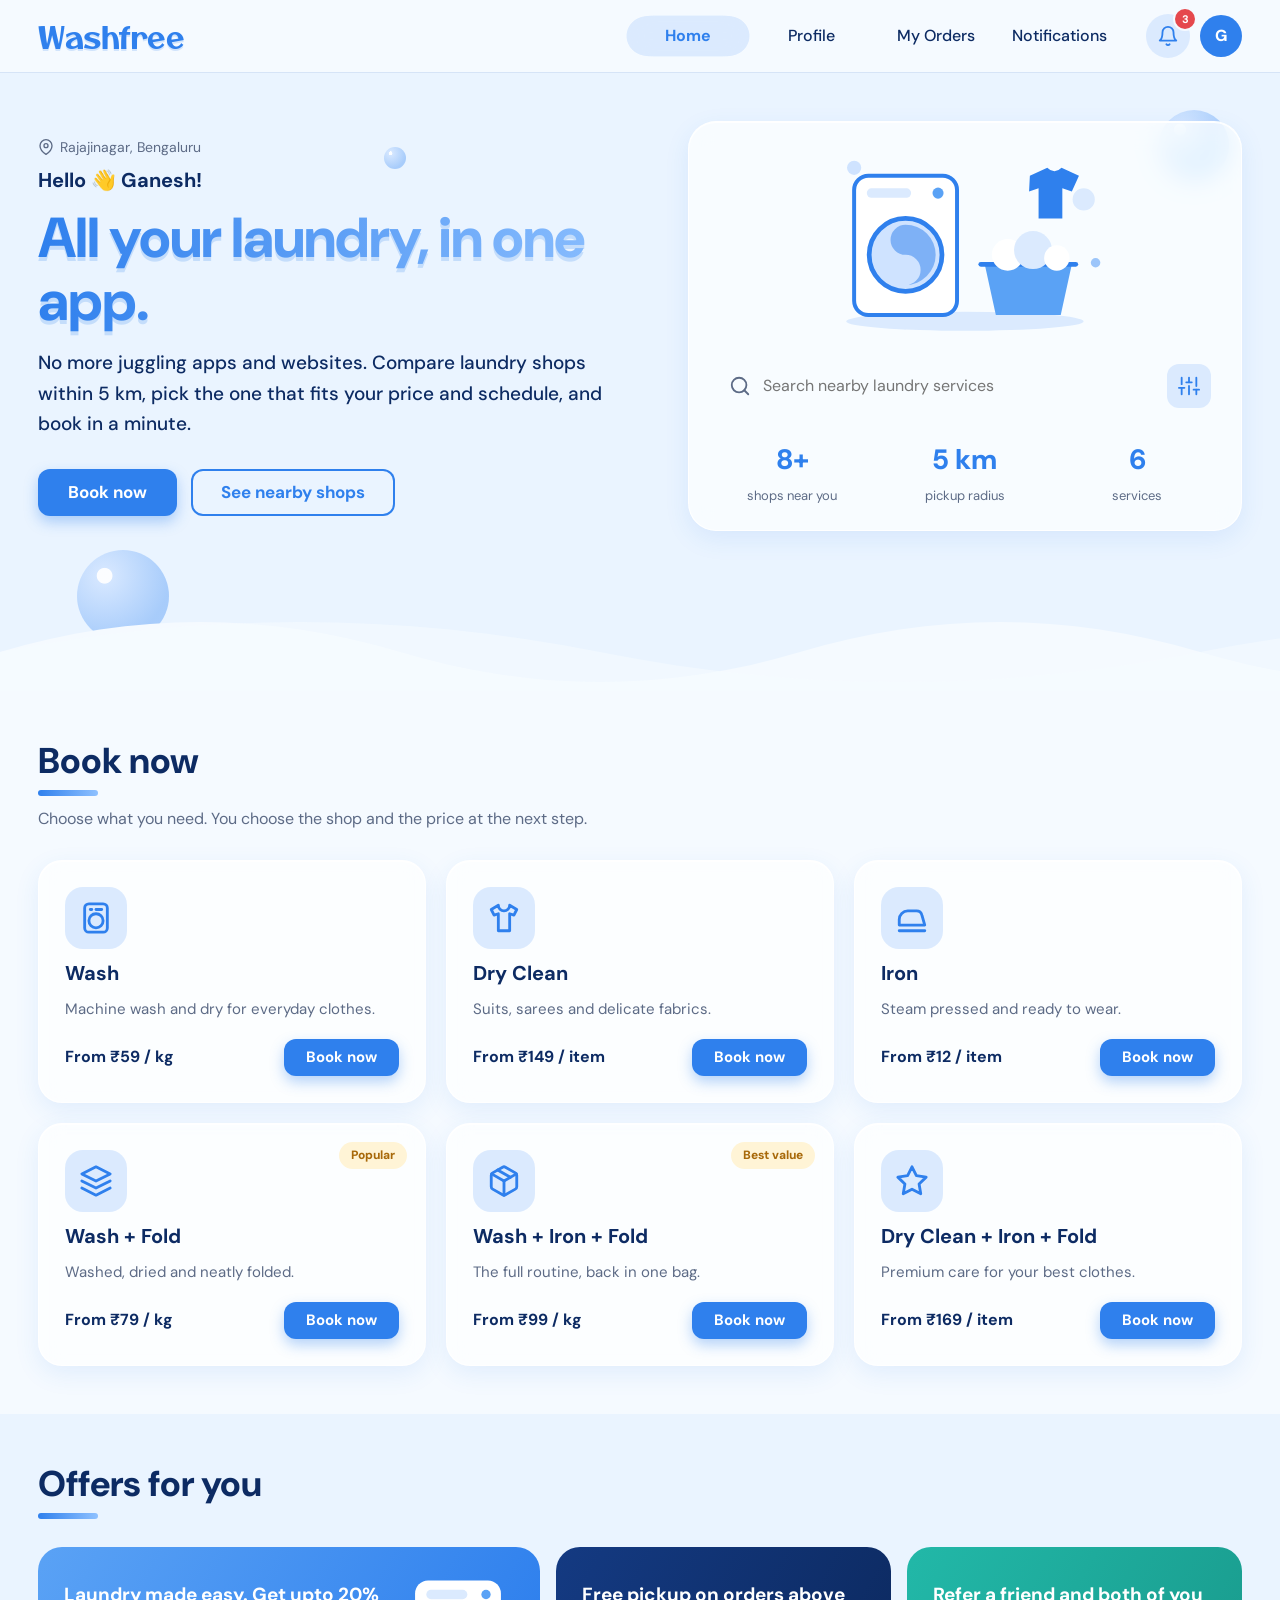
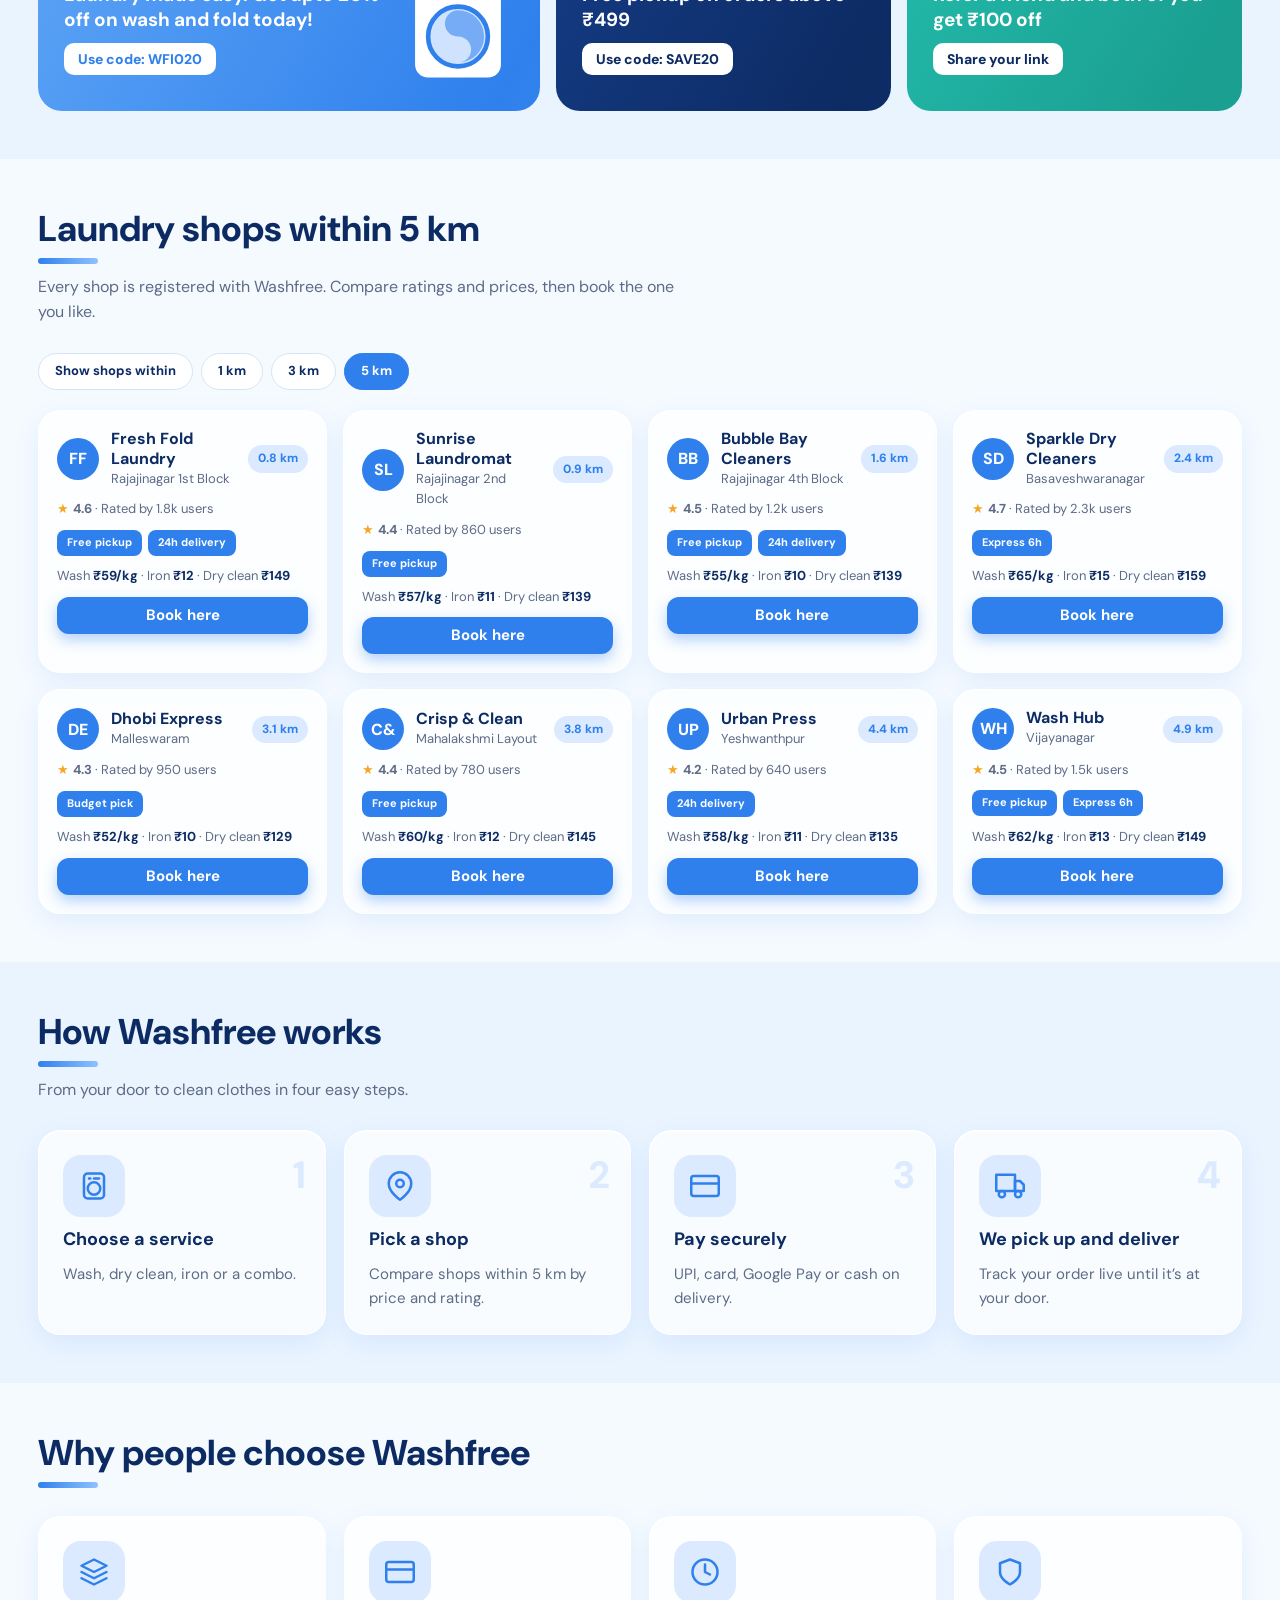
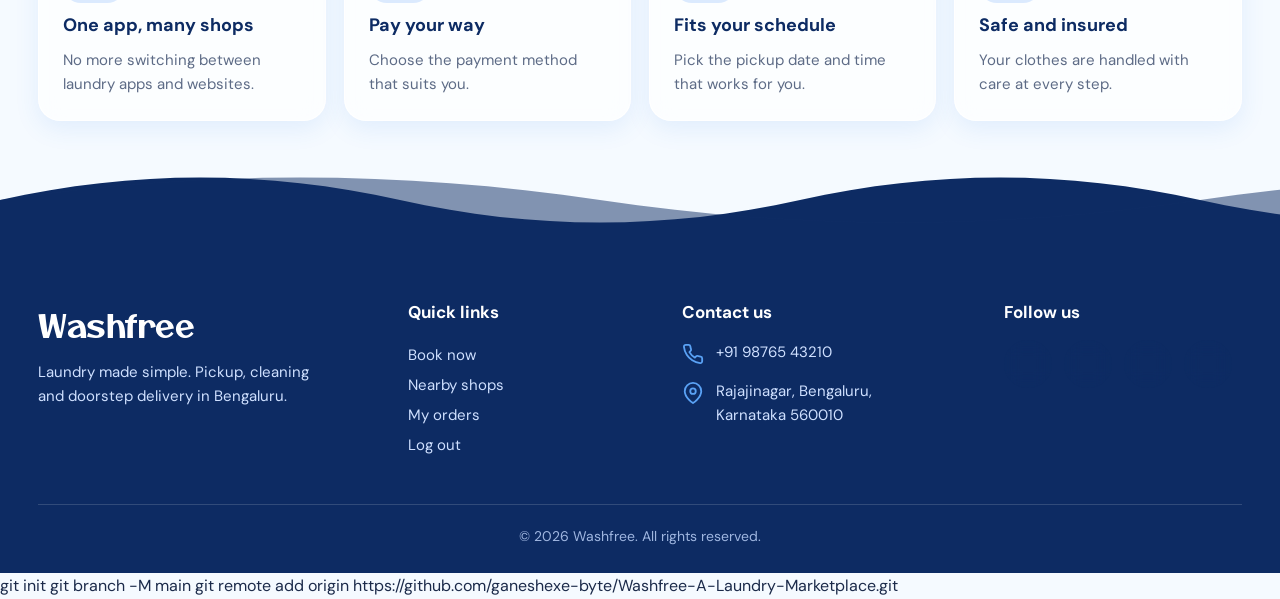
==== commit 8b8283cb: "Clean project root commit" ====
--- a/Home.html
+++ b/Home.html
@@ -124,4 +124,6 @@
   <div class="two"><select aria-label="Min price"><option>Min Price</option><option>₹50</option><option>₹100</option></select><select aria-label="Max price"><option>Max Price</option><option>₹200</option><option>₹500</option></select></div>
   <a href="#" class="btn" style="width:100%;margin-top:18px;text-align:center">Apply filters</a></div></div>
 </body>
-</html>+</html>git init
+git branch -M main
+git remote add origin https://github.com/ganeshexe-byte/Washfree-A-Laundry-Marketplace.git
